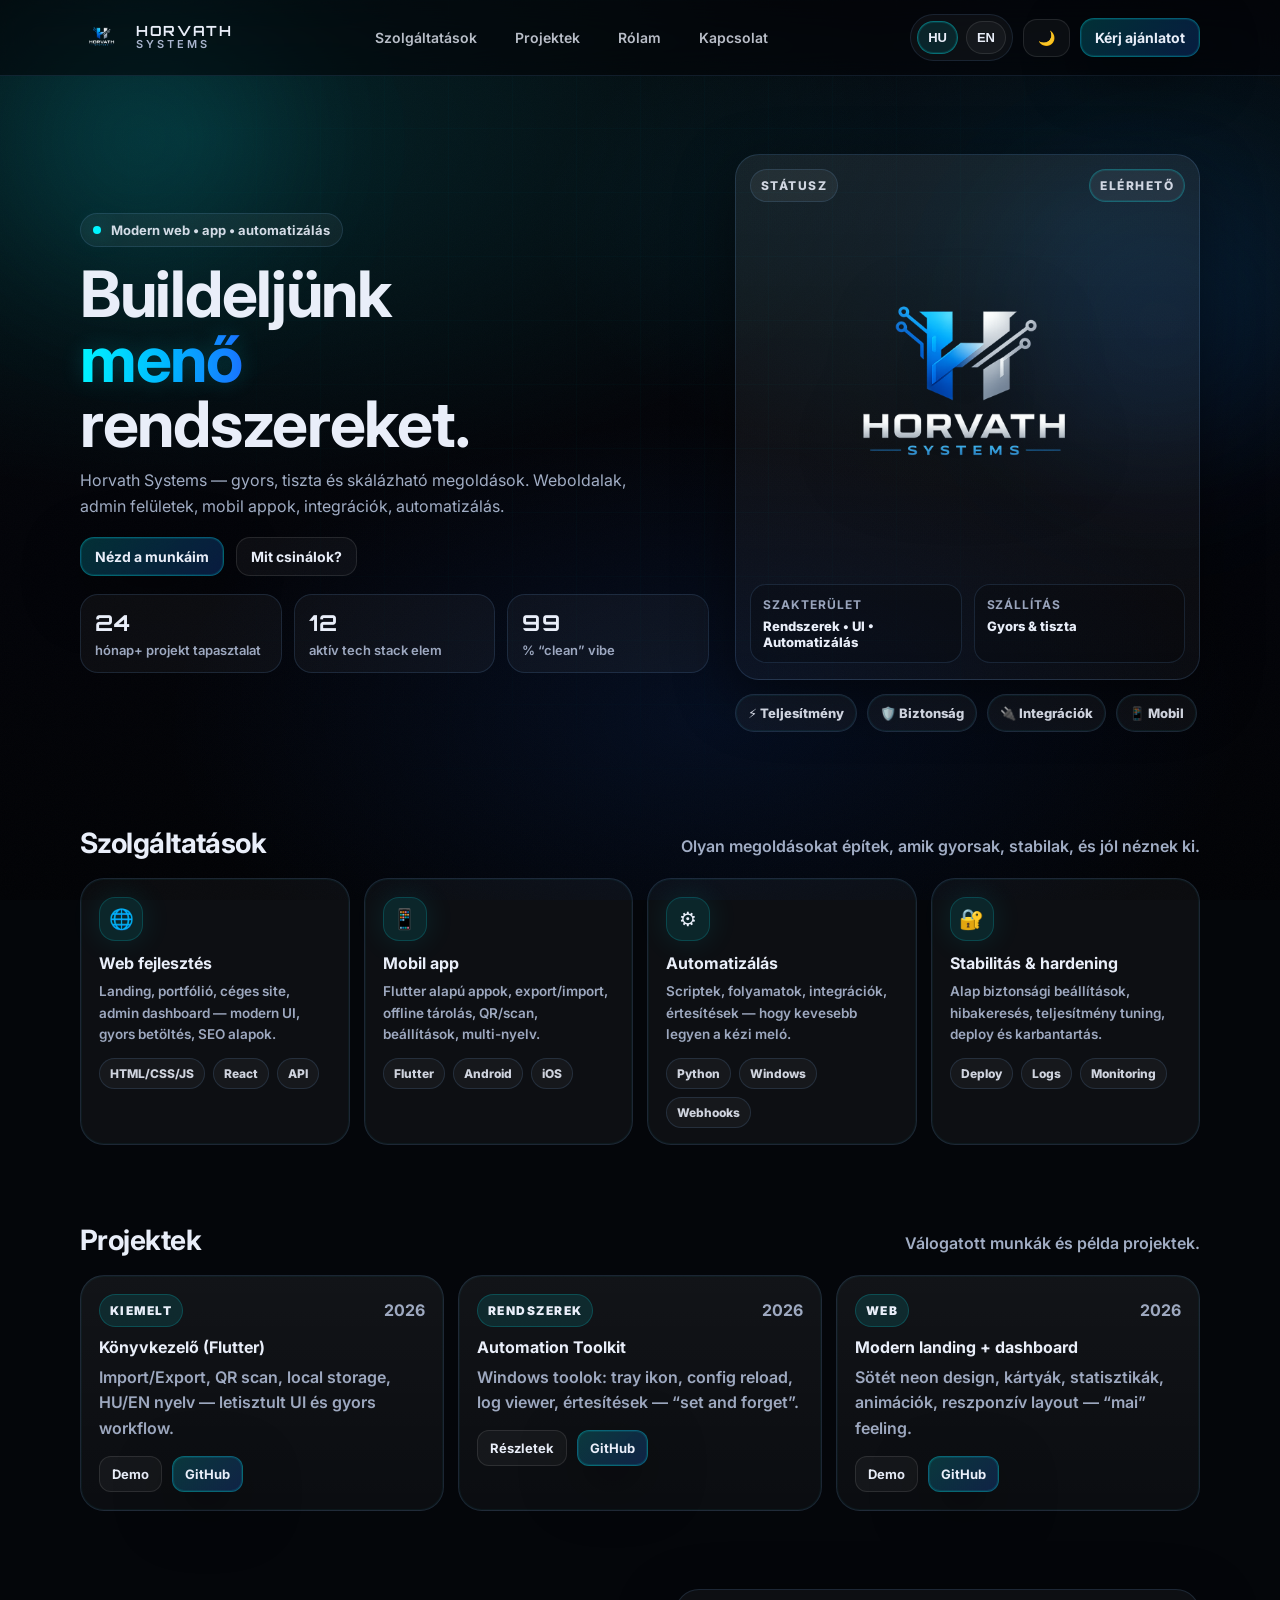
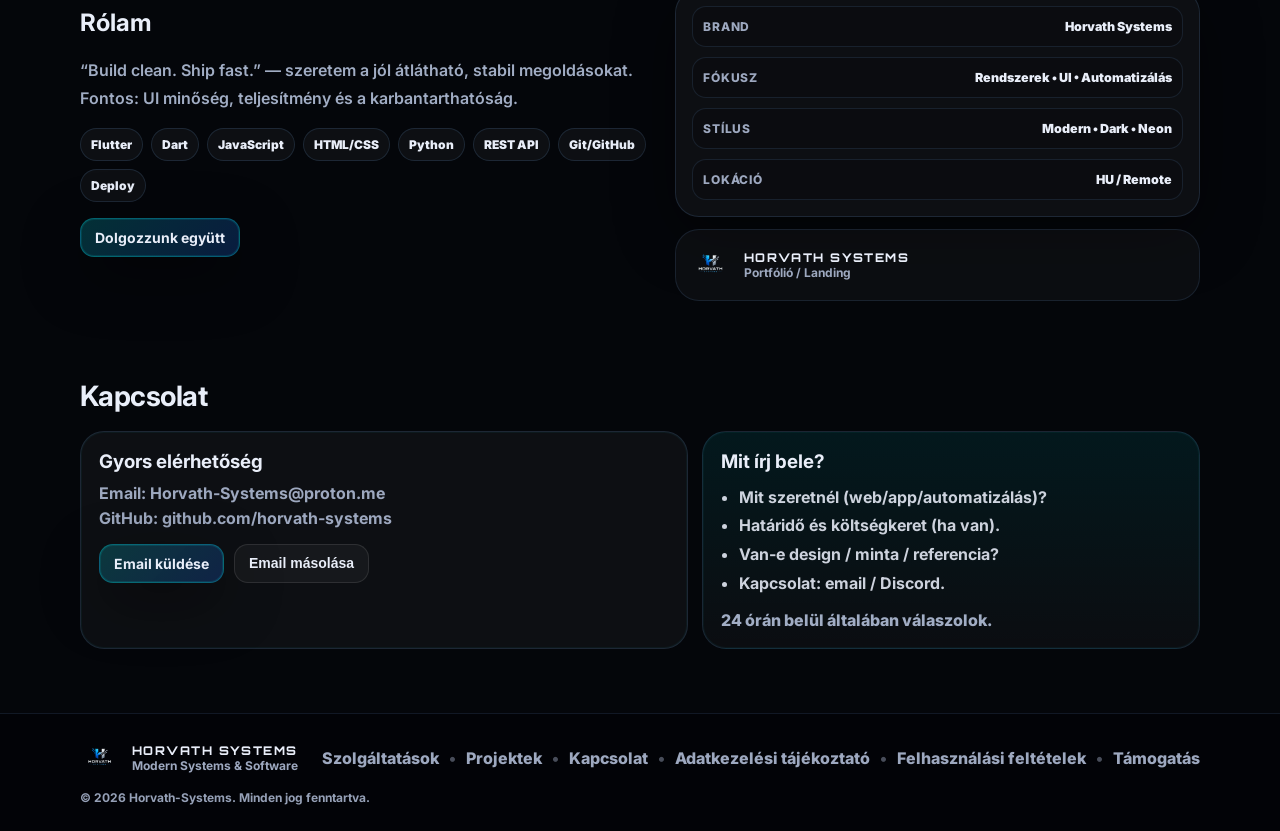
==== index.html @ 613f7b3f "- init" ====
<!doctype html>
<html lang="hu">
  <head>
    <meta charset="UTF-8" />
    <meta name="viewport" content="width=device-width, initial-scale=1.0" />
    <meta
      name="description"
      data-i18n-attr="content:meta.desc"
      content="Horvath Systems — modern szoftverfejlesztés, automatizálás, web és app megoldások."
    />
    <meta name="theme-color" content="#04060a" />
    <title data-i18n="meta.title">Horvath Systems</title>

    <link rel="icon" href="assets/icon.ico" />
    <link rel="preconnect" href="https://fonts.googleapis.com" />
    <link rel="preconnect" href="https://fonts.gstatic.com" crossorigin />

    <link
      href="https://fonts.googleapis.com/css2?family=Inter:wght@400;500;600;700;800&family=Orbitron:wght@500;700&display=swap"
      rel="stylesheet"
    />
    <link rel="stylesheet" href="styles.css" />
  </head>

  <body>
    <!-- Background FX -->
    <div class="bg">
      <div class="grid"></div>
      <div class="glow glow-a"></div>
      <div class="glow glow-b"></div>
      <div class="noise"></div>
    </div>

    <!-- Top bar -->
    <header class="header" id="top">
      <div class="container header-inner">
        <a class="brand" href="index.html#top" data-i18n-attr="aria-label:meta.title" aria-label="Horvath Systems">
          <img class="brand-logo" src="assets/logo.png" alt="Horvath Systems logo" />
          <div class="brand-text">
            <span class="brand-name">HORVATH</span>
            <span class="brand-sub">SYSTEMS</span>
          </div>
        </a>

        <nav class="nav" aria-label="Main navigation">
          <a href="#services" data-i18n="nav.services">Szolgáltatások</a>
          <a href="#projects" data-i18n="nav.projects">Projektek</a>
          <a href="#about" data-i18n="nav.about">Rólam</a>
          <a href="#contact" data-i18n="nav.contact">Kapcsolat</a>
        </nav>

        <div class="header-actions">
          <div class="lang" aria-label="Language switch">
            <button class="btn btn-ghost btn-sm" type="button" data-lang="hu">HU</button>
            <button class="btn btn-ghost btn-sm" type="button" data-lang="en">EN</button>
          </div>

          <button class="btn btn-ghost" id="themeBtn" aria-label="Theme toggle">🌙</button>

          <button class="btn btn-ghost burger" id="burger" aria-label="Menu">
            <span></span><span></span><span></span>
          </button>

          <a class="btn btn-primary" href="#contact" data-i18n="cta.quote">Kérj ajánlatot</a>
        </div>
      </div>

      <div class="mobile-nav" id="mobileNav">
        <a href="#services" data-i18n="nav.services">Szolgáltatások</a>
        <a href="#projects" data-i18n="nav.projects">Projektek</a>
        <a href="#about" data-i18n="nav.about">Rólam</a>
        <a href="#contact" data-i18n="nav.contact">Kapcsolat</a>
        <a href="privacy_policies.html" data-i18n="nav.privacy">Privacy Policy</a>
        <a href="terms.html" data-i18n="nav.terms">Terms</a>
        <a href="support.html" data-i18n="nav.support">Support</a>
        <a class="btn btn-primary" href="#contact" data-i18n="cta.quote">Kérj ajánlatot</a>
      </div>
    </header>

    <main>
      <!-- Hero -->
      <section class="hero">
        <div class="container hero-inner">
          <div class="hero-left">
            <div class="pill">
              <span class="dot"></span>
              <span data-i18n="hero.pill">Modern web • app • automatizálás</span>
            </div>

            <h1>
              <span class="h1-top" data-i18n="hero.h1a">Buildeljünk</span>
              <span class="h1-glow" data-i18n="hero.h1b">menő</span>
              <span class="h1-top" data-i18n="hero.h1c">rendszereket.</span>
            </h1>

            <p class="lead" data-i18n="hero.lead">
              Horvath Systems — gyors, tiszta és skálázható megoldások. Weboldalak, admin felületek, mobil appok,
              integrációk, automatizálás.
            </p>

            <div class="cta">
              <a class="btn btn-primary" href="#projects" data-i18n="cta.work">Nézd a munkáim</a>
              <a class="btn btn-ghost" href="#services" data-i18n="cta.what">Mit csinálok?</a>
            </div>

            <div class="stats">
              <div class="stat">
                <span class="stat-num" data-count="24">0</span>
                <span class="stat-label" data-i18n="stats.exp">hónap+ projekt tapasztalat</span>
              </div>
              <div class="stat">
                <span class="stat-num" data-count="12">0</span>
                <span class="stat-label" data-i18n="stats.stack">aktív tech stack elem</span>
              </div>
              <div class="stat">
                <span class="stat-num" data-count="99">0</span>
                <span class="stat-label" data-i18n="stats.vibe">% “clean” vibe</span>
              </div>
            </div>
          </div>

          <div class="hero-right">
            <div class="hero-card">
              <div class="hero-card-top">
                <span class="chip" data-i18n="hero.status">Status</span>
                <span class="chip chip-good" data-i18n="hero.available">Available</span>
              </div>

              <div class="logo-wrap">
                <img src="assets/logo.png" alt="Horvath Systems" />
              </div>

              <div class="hero-card-bottom">
                <div class="mini">
                  <span class="mini-k" data-i18n="hero.specialty">Specialty</span>
                  <span class="mini-v" data-i18n="hero.specialty.val">Systems • UI • Automation</span>
                </div>
                <div class="mini">
                  <span class="mini-k" data-i18n="hero.delivery">Delivery</span>
                  <span class="mini-v" data-i18n="hero.delivery.val">Fast &amp; clean</span>
                </div>
              </div>
            </div>

            <div class="floating">
              <div class="float-item" data-i18n="float.performance">⚡ Performance</div>
              <div class="float-item" data-i18n="float.security">🛡️ Security</div>
              <div class="float-item" data-i18n="float.integrations">🔌 Integrations</div>
              <div class="float-item" data-i18n="float.mobile">📱 Mobile</div>
            </div>
          </div>
        </div>
      </section>

      <!-- Services -->
      <section class="section" id="services">
        <div class="container">
          <div class="section-head">
            <h2 data-i18n="services.title">Szolgáltatások</h2>
            <p data-i18n="services.lead">Olyan megoldásokat építek, amik gyorsak, stabilak, és jól néznek ki.</p>
          </div>

          <div class="cards">
            <article class="card">
              <div class="card-icon">🌐</div>
              <h3 data-i18n="services.web.title">Web fejlesztés</h3>
              <p data-i18n="services.web.desc">
                Landing, portfólió, céges site, admin dashboard — modern UI, gyors betöltés, SEO alapok.
              </p>
              <ul class="tags">
                <li>HTML/CSS/JS</li>
                <li>React</li>
                <li>API</li>
              </ul>
            </article>

            <article class="card">
              <div class="card-icon">📱</div>
              <h3 data-i18n="services.mobile.title">Mobil app</h3>
              <p data-i18n="services.mobile.desc">
                Flutter alapú appok, export/import, offline tárolás, QR/scan, beállítások, multi-nyelv.
              </p>
              <ul class="tags">
                <li>Flutter</li>
                <li>Android</li>
                <li>iOS</li>
              </ul>
            </article>

            <article class="card">
              <div class="card-icon">⚙️</div>
              <h3 data-i18n="services.auto.title">Automatizálás</h3>
              <p data-i18n="services.auto.desc">
                Scriptek, folyamatok, integrációk, értesítések — hogy kevesebb legyen a kézi meló.
              </p>
              <ul class="tags">
                <li>Python</li>
                <li>Windows</li>
                <li>Webhooks</li>
              </ul>
            </article>

            <article class="card">
              <div class="card-icon">🔐</div>
              <h3 data-i18n="services.sec.title">Stabilitás &amp; hardening</h3>
              <p data-i18n="services.sec.desc">
                Alap biztonsági beállítások, hibakeresés, teljesítmény tuning, deploy és karbantartás.
              </p>
              <ul class="tags">
                <li>Deploy</li>
                <li>Logs</li>
                <li>Monitoring</li>
              </ul>
            </article>
          </div>
        </div>
      </section>

      <!-- Projects -->
      <section class="section" id="projects">
        <div class="container">
          <div class="section-head">
            <h2 data-i18n="projects.title">Projektek</h2>
            <p data-i18n="projects.lead">Válogatott munkák és példa projektek.</p>
          </div>

          <div class="projects">
            <article class="project">
              <div class="project-top">
                <span class="badge" data-i18n="proj.badge.featured">Featured</span>
                <span class="muted">2026</span>
              </div>
              <h3 data-i18n="proj.book.title">Könyvkezelő (Flutter)</h3>
              <p data-i18n="proj.book.desc">
                Import/Export, QR scan, local storage, HU/EN nyelv — letisztult UI és gyors workflow.
              </p>
              <div class="project-actions">
                <a class="btn btn-ghost btn-sm" href="#" data-i18n="btn.demo">Demo</a>
                <a class="btn btn-primary btn-sm" href="#" data-i18n="btn.github">GitHub</a>
              </div>
            </article>

            <article class="project">
              <div class="project-top">
                <span class="badge" data-i18n="proj.badge.systems">Systems</span>
                <span class="muted">2026</span>
              </div>
              <h3 data-i18n="proj.auto.title">Automation Toolkit</h3>
              <p data-i18n="proj.auto.desc">
                Windows toolok: tray ikon, config reload, log viewer, értesítések — “set and forget”.
              </p>
              <div class="project-actions">
                <a class="btn btn-ghost btn-sm" href="#" data-i18n="btn.details">Részletek</a>
                <a class="btn btn-primary btn-sm" href="#" data-i18n="btn.github">GitHub</a>
              </div>
            </article>

            <article class="project">
              <div class="project-top">
                <span class="badge" data-i18n="proj.badge.web">Web</span>
                <span class="muted">2026</span>
              </div>
              <h3 data-i18n="proj.web.title">Modern landing + dashboard</h3>
              <p data-i18n="proj.web.desc">
                Sötét neon design, kártyák, statisztikák, animációk, reszponzív layout — “mai” feeling.
              </p>
              <div class="project-actions">
                <a class="btn btn-ghost btn-sm" href="#" data-i18n="btn.demo">Demo</a>
                <a class="btn btn-primary btn-sm" href="#" data-i18n="btn.github">GitHub</a>
              </div>
            </article>
          </div>
        </div>
      </section>

      <!-- About -->
      <section class="section" id="about">
        <div class="container about">
          <div class="about-left">
            <h2 data-i18n="about.title">Rólam</h2>
            <p data-i18n="about.desc">
              “Build clean. Ship fast.” — szeretem a jól átlátható, stabil megoldásokat. Fontos: UI minőség,
              teljesítmény és a karbantarthatóság.
            </p>

            <div class="skills">
              <span>Flutter</span>
              <span>Dart</span>
              <span>JavaScript</span>
              <span>HTML/CSS</span>
              <span>Python</span>
              <span>REST API</span>
              <span>Git/GitHub</span>
              <span>Deploy</span>
            </div>

            <div class="about-actions">
              <a class="btn btn-primary" href="#contact" data-i18n="about.cta">Dolgozzunk együtt</a>
            </div>
          </div>

          <div class="about-right">
            <div class="glass">
              <div class="glass-row">
                <span class="k" data-i18n="glass.brand">Brand</span>
                <span class="v">Horvath Systems</span>
              </div>
              <div class="glass-row">
                <span class="k" data-i18n="glass.focus">Focus</span>
                <span class="v" data-i18n="glass.focus.val">Systems • UI • Automation</span>
              </div>
              <div class="glass-row">
                <span class="k" data-i18n="glass.style">Style</span>
                <span class="v" data-i18n="glass.style.val">Modern • Dark • Neon</span>
              </div>
              <div class="glass-row">
                <span class="k" data-i18n="glass.location">Location</span>
                <span class="v" data-i18n="glass.location.val">HU / Remote</span>
              </div>
            </div>

            <div class="signature">
              <img src="assets/logo.png" alt="" />
              <div>
                <div class="sig-name">HORVATH SYSTEMS</div>
                <div class="sig-sub" data-i18n="sig.sub">Portfolio / Landing</div>
              </div>
            </div>
          </div>
        </div>
      </section>

      <!-- Contact -->
      <section class="section" id="contact">
        <div class="container">
          <div class="section-head">
            <h2 data-i18n="contact.title">Kapcsolat</h2>
          </div>

          <div class="contact">
            <div class="contact-card">
              <h3 data-i18n="contact.quick">Gyors elérhetőség</h3>
              <p class="muted">
                <span data-i18n="contact.email">Email</span>:
                <a href="mailto:Horvath-Systems@proton.me">Horvath-Systems@proton.me</a><br />
                <span data-i18n="contact.github">GitHub</span>:
                <a href="#" target="_blank" rel="noreferrer">github.com/horvath-systems</a>
              </p>

              <div class="contact-actions">
                <a
                  class="btn btn-primary"
                  data-i18n="contact.send"
                  data-i18n-attr="href:mailto.quote"
                  href="mailto:Horvath-Systems@proton.me?subject=Ajánlatkérés%20—%20Horvath%20Systems"
                >
                  Email küldése
                </a>
                <button
                  class="btn btn-ghost"
                  id="copyBtn"
                  data-copy="Horvath-Systems@proton.me"
                  data-i18n="contact.copy"
                >
                  Email másolása
                </button>
              </div>

              <div class="toast" id="toast" role="status" aria-live="polite"></div>
            </div>

            <div class="contact-card alt">
              <h3 data-i18n="contact.list.title">Mit írj bele?</h3>
              <ul class="checklist">
                <li data-i18n="contact.list.1">Mit szeretnél (web/app/automatizálás)?</li>
                <li data-i18n="contact.list.2">Határidő és költségkeret (ha van).</li>
                <li data-i18n="contact.list.3">Van-e design / minta / referencia?</li>
                <li data-i18n="contact.list.4">Kapcsolat: email / Discord.</li>
              </ul>
              <div class="mini-note" data-i18n="contact.note">24 órán belül általában válaszolok.</div>
            </div>
          </div>
        </div>
      </section>

      <!-- Footer -->
      <footer class="footer">
        <div class="container footer-inner">
          <div class="footer-left">
            <img src="assets/logo.png" alt="" />
            <div>
              <div class="footer-title">HORVATH SYSTEMS</div>
              <div class="footer-sub">Modern Systems &amp; Software</div>
            </div>
          </div>

          <div class="footer-right">
            <a href="#services" data-i18n="nav.services">Services</a>
            <span class="sep">•</span>
            <a href="#projects" data-i18n="nav.projects">Projects</a>
            <span class="sep">•</span>
            <a href="#contact" data-i18n="nav.contact">Contact</a>
            <span class="sep">•</span>
            <a href="privacy_policies.html" data-i18n="nav.privacy">Privacy Policy</a>
            <span class="sep">•</span>
            <a href="terms.html" data-i18n="nav.terms">Terms</a>
            <span class="sep">•</span>
            <a href="support.html" data-i18n="nav.support">Support</a>
          </div>
        </div>

        <div class="container footer-bottom">
          <span data-i18n-html="footer.rights.html"
            >© <span id="year"></span> Horvath-Systems. All rights reserved.</span
          >
        </div>
      </footer>
    </main>

    <script src="script.js"></script>
  </body>
</html>
---- styles.css ----
:root{
  --bg:#04060a;
  --bg2:#070b12;
  --text:#e9eef9;
  --muted:#aab6cf;
  --card: rgba(255,255,255,.06);
  --card2: rgba(255,255,255,.08);
  --stroke: rgba(120,180,255,.18);

  --blue:#00b7ff;
  --cyan:#00f5ff;
  --deep:#1a6dff;

  --shadow: 0 18px 60px rgba(0,0,0,.45);
  --radius: 18px;
  --radius2: 24px;
}

*{ box-sizing:border-box; }
html{ scroll-behavior:smooth; }
body{
  margin:0;
  font-family: Inter, system-ui, -apple-system, Segoe UI, Roboto, Arial, sans-serif;
  background: var(--bg);
  color: var(--text);
  overflow-x:hidden;
}

a{ color:inherit; text-decoration:none; }
.container{ width:min(1120px, 92vw); margin:0 auto; }

.bg{
  position:fixed;
  inset:0;
  pointer-events:none;
  z-index:-1;
  background: radial-gradient(1200px 600px at 15% 15%, rgba(0,245,255,.12), transparent 60%),
              radial-gradient(1000px 500px at 85% 25%, rgba(0,183,255,.10), transparent 55%),
              radial-gradient(900px 500px at 55% 80%, rgba(26,109,255,.10), transparent 60%),
              linear-gradient(180deg, var(--bg), #020308 65%, #010205);
}

.grid{
  position:absolute; inset:0;
  opacity:.22;
  background-image:
    linear-gradient(to right, rgba(0,245,255,.08) 1px, transparent 1px),
    linear-gradient(to bottom, rgba(0,245,255,.08) 1px, transparent 1px);
  background-size: 64px 64px;
  mask-image: radial-gradient(circle at 50% 30%, black 30%, transparent 70%);
}

.glow{
  position:absolute;
  width: 520px; height: 520px;
  filter: blur(60px);
  opacity:.65;
}
.glow-a{ left:-120px; top:-120px; background: radial-gradient(circle, rgba(0,245,255,.22), transparent 60%); }
.glow-b{ right:-140px; top:60px; background: radial-gradient(circle, rgba(26,109,255,.20), transparent 60%); }

.noise{
  position:absolute; inset:0;
  opacity:.04;
  background-image:url("data:image/svg+xml,%3Csvg xmlns='http://www.w3.org/2000/svg' width='140' height='140'%3E%3Cfilter id='n'%3E%3CfeTurbulence type='fractalNoise' baseFrequency='.9' numOctaves='3' stitchTiles='stitch'/%3E%3C/filter%3E%3Crect width='140' height='140' filter='url(%23n)' opacity='.45'/%3E%3C/svg%3E");
}

.header{
  position:sticky; top:0;
  z-index:50;
  backdrop-filter: blur(16px);
  background: rgba(2,3,6,.55);
  border-bottom: 1px solid rgba(120,180,255,.12);
}
.header-inner{
  display:flex; align-items:center; justify-content:space-between;
  gap:16px;
  padding:14px 0;
}

.brand{
  display:flex; align-items:center; gap:12px;
}
.brand-logo{ width:44px; height:44px; object-fit:contain; }
.brand-text{ display:flex; flex-direction:column; line-height:1.05; }
.brand-name{
  font-family: Orbitron, Inter, sans-serif;
  letter-spacing:.12em;
  font-weight:700;
  font-size:14px;
}
.brand-sub{
  color: var(--muted);
  letter-spacing:.28em;
  font-weight:600;
  font-size:11px;
}

.nav{
  display:flex; gap:18px;
  align-items:center;
}
.nav a{
  font-weight:600;
  font-size:14px;
  color: rgba(233,238,249,.88);
  opacity:.9;
  padding:10px 10px;
  border-radius: 12px;
  transition: .2s ease;
}
.nav a:hover{
  background: rgba(255,255,255,.06);
  box-shadow: 0 0 0 1px rgba(0,245,255,.10) inset;
}

.header-actions{ display:flex; align-items:center; gap:10px; }

.btn{
  display:inline-flex; align-items:center; justify-content:center;
  gap:10px;
  padding:10px 14px;
  border-radius: 14px;
  border: 1px solid rgba(255,255,255,.10);
  background: rgba(255,255,255,.06);
  color: var(--text);
  font-weight:700;
  font-size:14px;
  cursor:pointer;
  transition: .18s ease;
  user-select:none;
}
.btn:hover{
  transform: translateY(-1px);
  border-color: rgba(0,245,255,.22);
  box-shadow: 0 10px 30px rgba(0,0,0,.22);
}
.btn:active{ transform: translateY(0); }
.btn-primary{
  background: linear-gradient(135deg, rgba(0,245,255,.18), rgba(26,109,255,.22));
  border-color: rgba(0,245,255,.28);
  box-shadow: 0 0 0 1px rgba(0,245,255,.10) inset, var(--shadow);
}
.btn-ghost{
  background: rgba(255,255,255,.04);
}
.btn-sm{ padding:9px 12px; font-size:13px; border-radius: 12px; }

.burger{
  display:none;
  width:42px; height:42px;
  padding:0;
}
.burger span{
  display:block;
  width:18px; height:2px;
  background: rgba(233,238,249,.9);
  margin:3px auto;
  border-radius:999px;
}

.mobile-nav{
  display:none;
  border-top: 1px solid rgba(120,180,255,.12);
  padding: 12px 0 16px;
}
.mobile-nav a{
  display:block;
  padding: 12px 4vw;
  color: rgba(233,238,249,.92);
  font-weight:700;
}
.mobile-nav .btn{ margin: 10px 4vw 0; width: calc(100% - 8vw); }

.hero{
  padding: 78px 0 26px;
}
.hero-inner{
  display:grid;
  grid-template-columns: 1.15fr .85fr;
  gap: 26px;
  align-items:center;
}

.pill{
  display:inline-flex; align-items:center; gap:10px;
  padding:8px 12px;
  border-radius: 999px;
  background: rgba(255,255,255,.05);
  border: 1px solid rgba(120,180,255,.14);
  color: rgba(233,238,249,.90);
  font-weight:700;
  font-size:13px;
}
.dot{
  width:8px; height:8px;
  border-radius:999px;
  background: var(--cyan);
  box-shadow: 0 0 22px rgba(0,245,255,.55);
}

h1{
  margin: 14px 0 12px;
  line-height:1.02;
  letter-spacing: -0.02em;
  font-size: clamp(42px, 5vw, 64px);
}
.h1-top{ display:block; }
.h1-glow{
  display:inline-block;
  background: linear-gradient(90deg, var(--cyan), var(--blue), var(--deep));
  -webkit-background-clip:text;
  background-clip:text;
  color:transparent;
  text-shadow: 0 0 22px rgba(0,245,255,.18);
}

.lead{
  color: rgba(170,182,207,.95);
  font-size: 16px;
  line-height:1.6;
  max-width: 56ch;
  margin: 0 0 18px;
}

.cta{ display:flex; gap:12px; flex-wrap:wrap; margin-bottom: 18px; }

.stats{
  display:flex; gap:12px; flex-wrap:wrap;
}
.stat{
  flex: 1 1 180px;
  padding: 14px 14px;
  border-radius: var(--radius);
  background: rgba(255,255,255,.04);
  border: 1px solid rgba(120,180,255,.14);
}
.stat-num{
  font-family: Orbitron, Inter, sans-serif;
  font-weight:700;
  font-size: 22px;
  letter-spacing:.06em;
}
.stat-label{
  display:block;
  margin-top: 6px;
  color: rgba(170,182,207,.92);
  font-size: 13px;
  font-weight:600;
}

.hero-card{
  border-radius: var(--radius2);
  background: linear-gradient(180deg, rgba(255,255,255,.07), rgba(255,255,255,.03));
  border: 1px solid rgba(120,180,255,.16);
  box-shadow: var(--shadow);
  overflow:hidden;
}
.hero-card-top{
  display:flex; justify-content:space-between; align-items:center;
  padding: 14px 14px 0;
}
.chip{
  font-size:12px;
  font-weight:800;
  letter-spacing:.12em;
  text-transform:uppercase;
  padding: 8px 10px;
  border-radius: 999px;
  background: rgba(255,255,255,.06);
  border: 1px solid rgba(120,180,255,.14);
  color: rgba(233,238,249,.88);
}
.chip-good{
  border-color: rgba(0,245,255,.25);
  box-shadow: 0 0 0 1px rgba(0,245,255,.10) inset;
}

.logo-wrap{
  padding: 12px 18px 10px;
  display:flex; justify-content:center;
}
.logo-wrap img{
  width:min(360px, 86%);
  height:auto;
  filter: drop-shadow(0 18px 40px rgba(0,0,0,.45));
}

.hero-card-bottom{
  display:grid;
  grid-template-columns: 1fr 1fr;
  gap: 12px;
  padding: 0 14px 16px;
}
.mini{
  padding: 12px;
  border-radius: 16px;
  background: rgba(0,0,0,.18);
  border: 1px solid rgba(120,180,255,.14);
}
.mini-k{
  display:block;
  color: rgba(170,182,207,.9);
  font-size:12px;
  font-weight:700;
  letter-spacing:.08em;
  text-transform:uppercase;
}
.mini-v{
  display:block;
  margin-top: 6px;
  font-weight:800;
  font-size: 13px;
}

.floating{
  display:flex; gap:10px;
  flex-wrap:wrap;
  margin-top: 14px;
}
.float-item{
  padding: 10px 12px;
  border-radius: 999px;
  background: rgba(255,255,255,.04);
  border: 1px solid rgba(120,180,255,.14);
  color: rgba(233,238,249,.88);
  font-weight:800;
  font-size: 13px;
  box-shadow: 0 0 0 1px rgba(0,245,255,.05) inset;
}

.section{
  padding: 68px 0 10px;
}
.section-head{
  display:flex;
  align-items:flex-end;
  justify-content:space-between;
  gap:18px;
  margin-bottom: 18px;
}
.section-head h2{
  margin:0;
  font-size: 28px;
  letter-spacing:-0.02em;
}
.section-head p{
  margin:0;
  color: rgba(170,182,207,.95);
  max-width: 62ch;
  line-height:1.6;
  font-weight:600;
}

.cards{
  display:grid;
  grid-template-columns: repeat(4, 1fr);
  gap: 14px;
}
.card{
  padding: 18px 18px 16px;
  border-radius: var(--radius2);
  background: rgba(255,255,255,.04);
  border: 1px solid rgba(120,180,255,.14);
  box-shadow: 0 0 0 1px rgba(0,245,255,.04) inset;
  transition: .18s ease;
}
.card:hover{
  transform: translateY(-3px);
  border-color: rgba(0,245,255,.22);
}
.card-icon{
  font-size: 20px;
  width: 44px; height: 44px;
  display:flex; align-items:center; justify-content:center;
  border-radius: 16px;
  background: rgba(0,245,255,.10);
  border: 1px solid rgba(0,245,255,.16);
  box-shadow: 0 0 30px rgba(0,245,255,.10);
}
.card h3{ margin: 12px 0 8px; font-size: 16px; }
.card p{
  margin:0 0 12px;
  color: rgba(170,182,207,.92);
  line-height:1.6;
  font-weight:600;
  font-size: 13.5px;
}
.tags{
  list-style:none; padding:0; margin:0;
  display:flex; gap:8px; flex-wrap:wrap;
}
.tags li{
  font-size:12px;
  font-weight:800;
  color: rgba(233,238,249,.88);
  padding: 7px 10px;
  border-radius: 999px;
  background: rgba(255,255,255,.04);
  border: 1px solid rgba(120,180,255,.14);
}

.projects{
  display:grid;
  grid-template-columns: repeat(3, 1fr);
  gap: 14px;
}
.project{
  padding: 18px;
  border-radius: var(--radius2);
  background: linear-gradient(180deg, rgba(255,255,255,.06), rgba(255,255,255,.03));
  border: 1px solid rgba(120,180,255,.14);
  box-shadow: 0 0 0 1px rgba(0,245,255,.04) inset;
  transition: .18s ease;
}
.project:hover{
  transform: translateY(-3px);
  border-color: rgba(0,245,255,.22);
}
.project-top{
  display:flex; justify-content:space-between; align-items:center;
  margin-bottom: 10px;
}
.badge{
  font-size:12px;
  font-weight:900;
  letter-spacing:.12em;
  text-transform:uppercase;
  padding: 8px 10px;
  border-radius: 999px;
  background: rgba(0,245,255,.10);
  border: 1px solid rgba(0,245,255,.18);
}
.muted{ color: rgba(170,182,207,.92); font-weight:700; }
.project h3{ margin:0 0 8px; font-size: 16px; }
.project p{ margin:0 0 14px; line-height:1.6; color: rgba(170,182,207,.92); font-weight:600; }
.project-actions{ display:flex; gap:10px; flex-wrap:wrap; }

.note{
  margin-top: 14px;
  padding: 14px 16px;
  border-radius: var(--radius);
  background: rgba(255,255,255,.03);
  border: 1px solid rgba(120,180,255,.12);
  color: rgba(170,182,207,.95);
  font-weight:700;
}

.about{
  display:grid;
  grid-template-columns: 1.05fr .95fr;
  gap: 14px;
  align-items:start;
}
.about p{
  color: rgba(170,182,207,.95);
  line-height:1.7;
  font-weight:600;
}
.skills{
  display:flex; flex-wrap:wrap; gap:8px;
  margin-top: 14px;
}
.skills span{
  padding: 8px 10px;
  border-radius: 999px;
  border: 1px solid rgba(120,180,255,.14);
  background: rgba(255,255,255,.04);
  font-weight:900;
  font-size:12px;
}
.about-actions{ display:flex; gap:10px; flex-wrap:wrap; margin-top: 16px; }

.glass{
  padding: 16px;
  border-radius: var(--radius2);
  background: rgba(255,255,255,.04);
  border: 1px solid rgba(120,180,255,.14);
  box-shadow: var(--shadow);
}
.glass-row{
  display:flex; justify-content:space-between;
  padding: 12px 10px;
  border-radius: 14px;
  background: rgba(0,0,0,.16);
  border: 1px solid rgba(120,180,255,.12);
  margin-bottom: 10px;
}
.glass-row:last-child{ margin-bottom:0; }
.k{
  color: rgba(170,182,207,.92);
  font-weight:800;
  letter-spacing:.08em;
  text-transform:uppercase;
  font-size:12px;
}
.v{
  font-weight:900;
  font-size: 12.5px;
}

.signature{
  margin-top: 12px;
  display:flex; align-items:center; gap:12px;
  padding: 14px;
  border-radius: var(--radius2);
  background: rgba(255,255,255,.03);
  border: 1px solid rgba(120,180,255,.12);
}
.signature img{ width:42px; height:42px; object-fit:contain; }
.sig-name{
  font-family: Orbitron, Inter, sans-serif;
  font-weight:800;
  letter-spacing:.12em;
  font-size: 12px;
}
.sig-sub{ color: rgba(170,182,207,.92); font-weight:700; font-size: 12px; }

.contact{
  display:grid;
  grid-template-columns: 1.1fr .9fr;
  gap: 14px;
  align-items:stretch;
}
.contact-card{
  padding: 18px;
  border-radius: var(--radius2);
  background: rgba(255,255,255,.04);
  border: 1px solid rgba(120,180,255,.14);
  box-shadow: 0 0 0 1px rgba(0,245,255,.04) inset;
}
.contact-card.alt{
  background: linear-gradient(180deg, rgba(0,245,255,.08), rgba(255,255,255,.03));
}
.contact-card h3{ margin:0 0 8px; }
.contact-card p{ margin:0 0 12px; line-height:1.6; }

.contact-actions{ display:flex; gap:10px; flex-wrap:wrap; margin-top: 12px; }

.checklist{
  margin: 10px 0 0;
  padding-left: 18px;
  color: rgba(233,238,249,.88);
  font-weight:700;
  line-height:1.8;
}
.mini-note{
  margin-top: 12px;
  color: rgba(170,182,207,.95);
  font-weight:800;
}

.toast{
  margin-top: 12px;
  min-height: 20px;
  color: rgba(0,245,255,.92);
  font-weight:900;
}

.footer{
  margin-top: 54px;
  padding: 24px 0 26px;
  border-top: 1px solid rgba(120,180,255,.12);
  background: rgba(2,3,6,.55);
  backdrop-filter: blur(16px);
}
.footer-inner{
  display:flex; align-items:center; justify-content:space-between;
  gap: 14px;
}
.footer-left{ display:flex; align-items:center; gap:12px; }
.footer-left img{ width:40px; height:40px; object-fit:contain; }
.footer-title{
  font-family: Orbitron, Inter, sans-serif;
  font-weight:800;
  letter-spacing:.12em;
  font-size: 12px;
}
.footer-sub{ color: rgba(170,182,207,.92); font-weight:700; font-size: 12px; }
.footer-right{ display:flex; align-items:center; gap:10px; color: rgba(170,182,207,.92); font-weight:800; }
.sep{ opacity:.45; }
.footer-bottom{
  display:flex; justify-content:space-between; gap:14px;
  margin-top: 12px;
  color: rgba(170,182,207,.88);
  font-weight:700;
  font-size: 12px;
}

/* Light mode */
body.light{
  --bg:#f6f9ff;
  --bg2:#ffffff;
  --text:#0a1220;
  --muted:#3f5172;
  --card: rgba(10,18,32,.06);
  --card2: rgba(10,18,32,.08);
  --stroke: rgba(10,18,32,.12);
  background: var(--bg);
}
body.light .header{ background: rgba(246,249,255,.72); }
body.light .grid{ opacity:.12; }
body.light .hero-card,
body.light .glass{ box-shadow: 0 18px 60px rgba(10,18,32,.10); }

/* Responsive */
@media (max-width: 980px){
  .hero-inner{ grid-template-columns: 1fr; }
  .cards{ grid-template-columns: repeat(2, 1fr); }
  .projects{ grid-template-columns: 1fr; }
  .about{ grid-template-columns: 1fr; }
  .contact{ grid-template-columns: 1fr; }
  .section-head{ flex-direction:column; align-items:flex-start; }
  .nav{ display:none; }
  .burger{ display:inline-flex; }
}
@media (max-width: 540px){
  .cards{ grid-template-columns: 1fr; }
  .hero{ padding-top: 62px; }
}
/* Language switcher */
.lang {
  display: inline-flex;
  gap: 8px;
  padding: 6px;
  border-radius: 999px;
  background: rgba(255,255,255,.04);
  border: 1px solid rgba(120,180,255,.12);
}

.lang .btn {
  padding: 8px 10px;
  border-radius: 999px;
}

.lang .btn.active {
  border-color: rgba(0,245,255,.35);
  box-shadow: 0 0 0 1px rgba(0,245,255,.12) inset;
  background: rgba(0,245,255,.10);
}
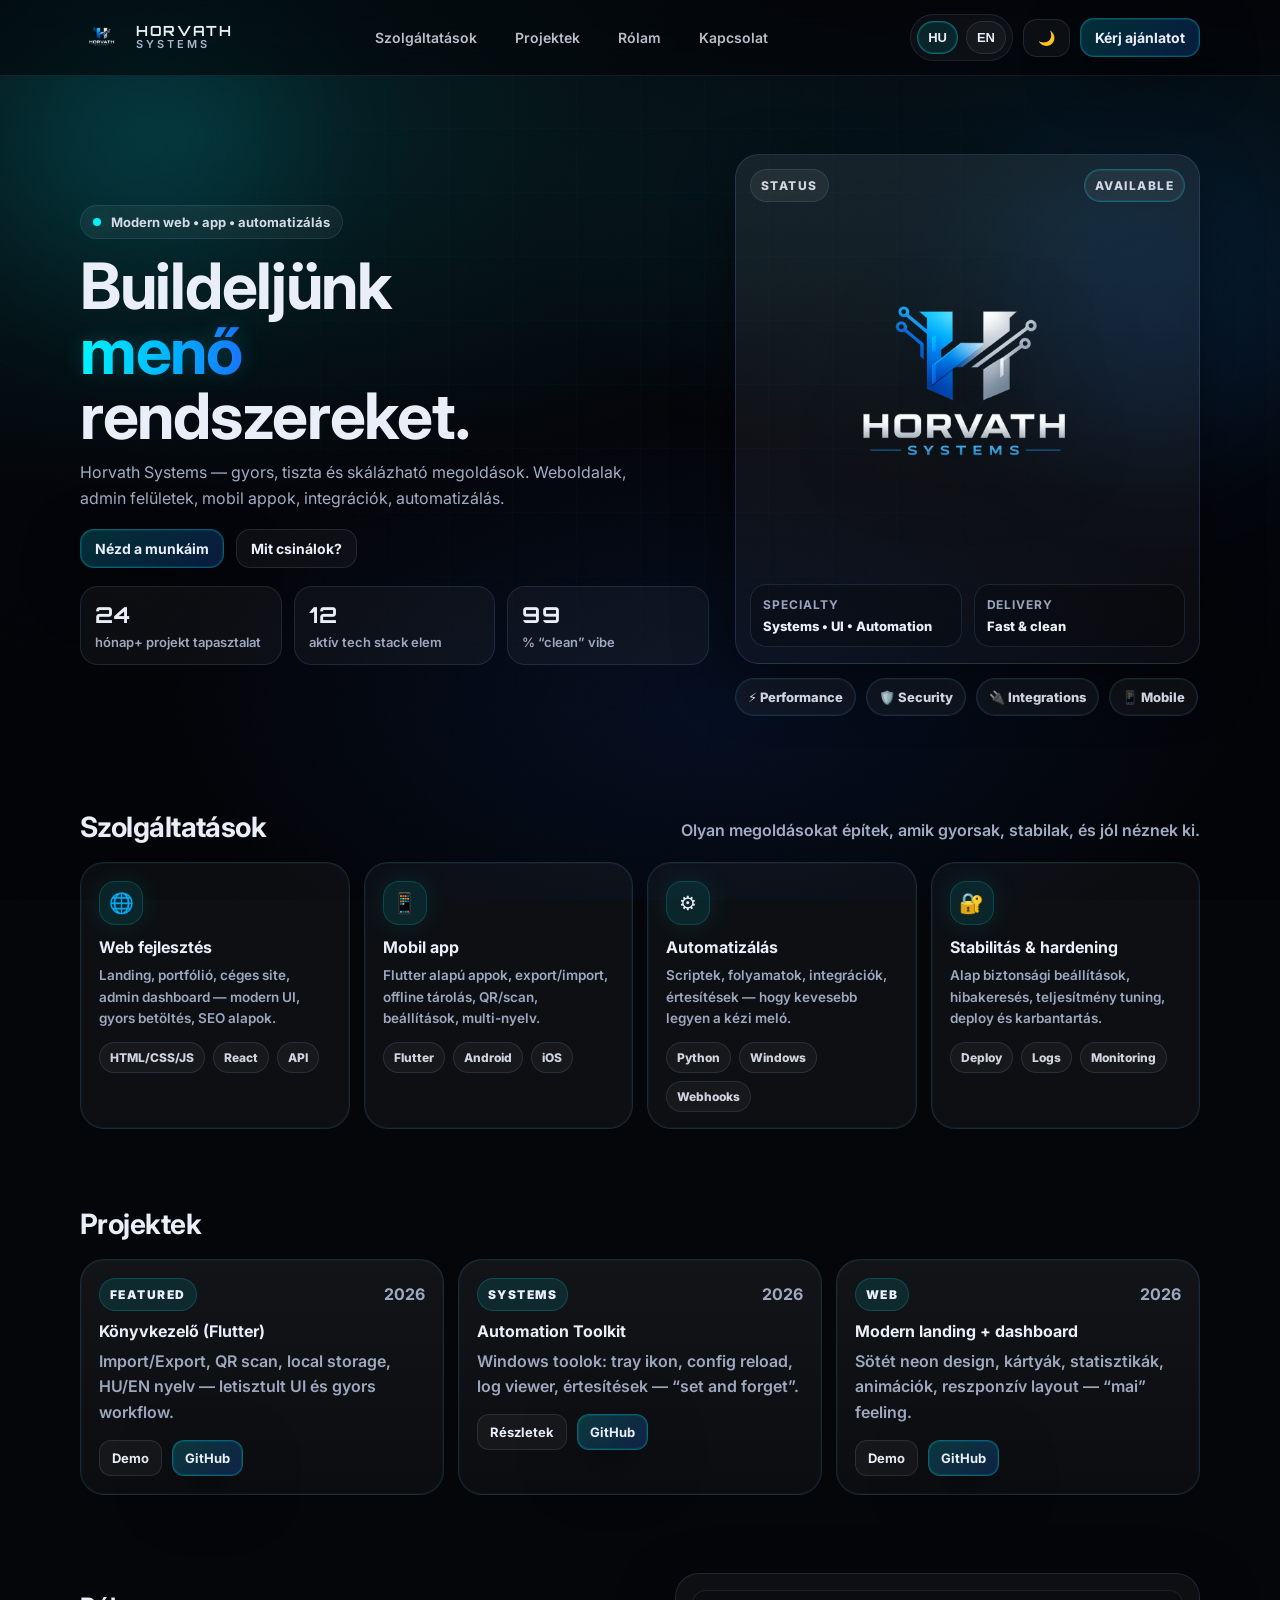
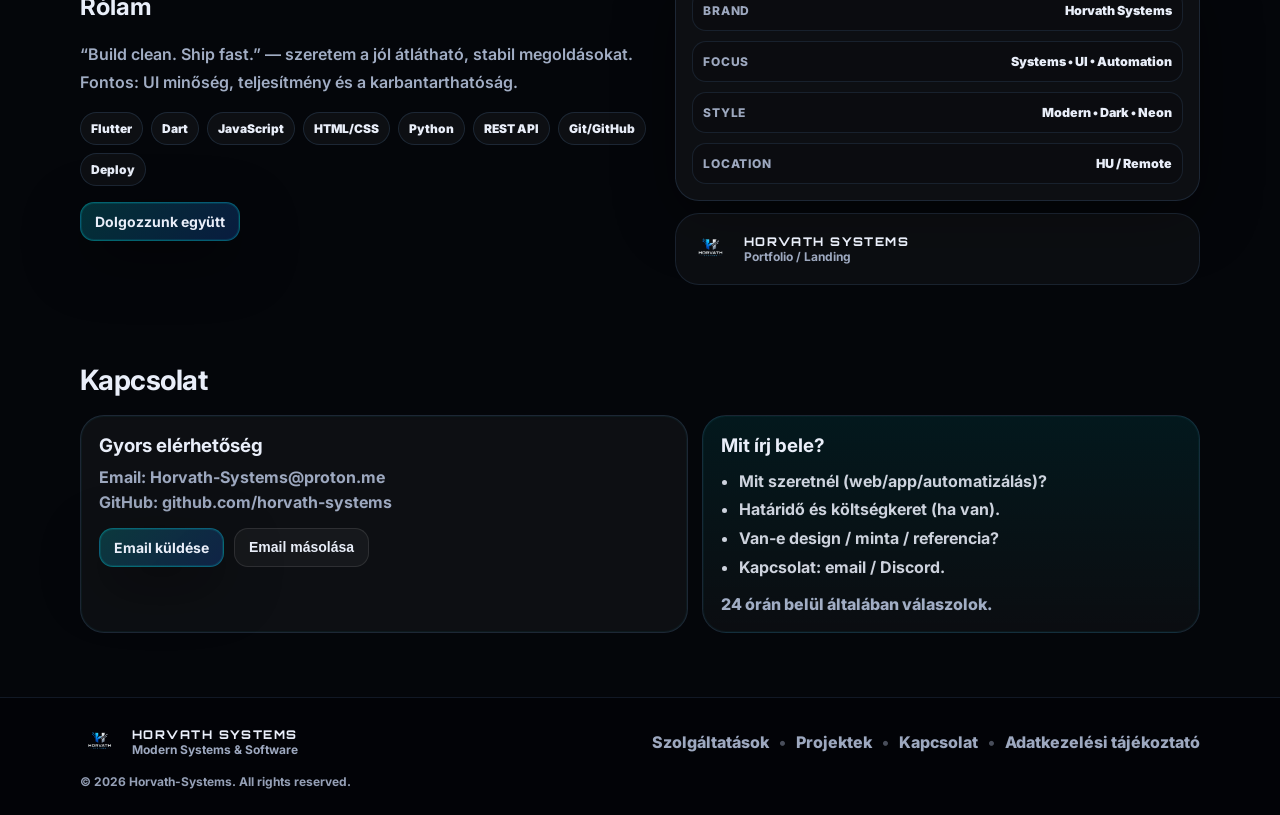
==== commit beb561db: "- init" ====
--- a/index.html
+++ b/index.html
@@ -5,11 +5,10 @@
     <meta name="viewport" content="width=device-width, initial-scale=1.0" />
     <meta
       name="description"
-      data-i18n-attr="content:meta.desc"
       content="Horvath Systems — modern szoftverfejlesztés, automatizálás, web és app megoldások."
     />
     <meta name="theme-color" content="#04060a" />
-    <title data-i18n="meta.title">Horvath Systems</title>
+    <title>Horvath Systems</title>
 
     <link rel="icon" href="assets/icon.ico" />
     <link rel="preconnect" href="https://fonts.googleapis.com" />
@@ -19,6 +18,7 @@
       href="https://fonts.googleapis.com/css2?family=Inter:wght@400;500;600;700;800&family=Orbitron:wght@500;700&display=swap"
       rel="stylesheet"
     />
+
     <link rel="stylesheet" href="styles.css" />
   </head>
 
@@ -34,7 +34,7 @@
     <!-- Top bar -->
     <header class="header" id="top">
       <div class="container header-inner">
-        <a class="brand" href="index.html#top" data-i18n-attr="aria-label:meta.title" aria-label="Horvath Systems">
+        <a class="brand" href="" aria-label="Horvath Systems Home">
           <img class="brand-logo" src="assets/logo.png" alt="Horvath Systems logo" />
           <div class="brand-text">
             <span class="brand-name">HORVATH</span>
@@ -42,43 +42,68 @@
           </div>
         </a>
 
-        <nav class="nav" aria-label="Main navigation">
-          <a href="#services" data-i18n="nav.services">Szolgáltatások</a>
-          <a href="#projects" data-i18n="nav.projects">Projektek</a>
-          <a href="#about" data-i18n="nav.about">Rólam</a>
-          <a href="#contact" data-i18n="nav.contact">Kapcsolat</a>
-        </nav>
-
-        <div class="header-actions">
-          <div class="lang" aria-label="Language switch">
-            <button class="btn btn-ghost btn-sm" type="button" data-lang="hu">HU</button>
-            <button class="btn btn-ghost btn-sm" type="button" data-lang="en">EN</button>
-          </div>
-
-          <button class="btn btn-ghost" id="themeBtn" aria-label="Theme toggle">🌙</button>
-
-          <button class="btn btn-ghost burger" id="burger" aria-label="Menu">
-            <span></span><span></span><span></span>
-          </button>
-
-          <a class="btn btn-primary" href="#contact" data-i18n="cta.quote">Kérj ajánlatot</a>
-        </div>
+      <nav class="nav" aria-label="Main navigation">
+  <a href="#services" data-i18n="nav.services">Szolgáltatások</a>
+  <a href="#projects" data-i18n="nav.projects">Projektek</a>
+  <a href="#about" data-i18n="nav.about">Rólam</a>
+  <a href="#contact" data-i18n="nav.contact">Kapcsolat</a>
+</nav>
+
+    <div class="header-actions">
+  <div class="lang" aria-label="Language switch">
+    <button class="btn btn-ghost btn-sm" type="button" data-lang="hu">HU</button>
+    <button class="btn btn-ghost btn-sm" type="button" data-lang="en">EN</button>
+  </div>
+
+  <button class="btn btn-ghost" id="themeBtn" aria-label="Theme toggle">🌙</button>
+
+  <button class="btn btn-ghost burger" id="burger" aria-label="Menu">
+    <span></span><span></span><span></span>
+  </button>
+
+  <a class="btn btn-primary" href="#contact" data-i18n="cta.quote">Kérj ajánlatot</a>
+</div>
+
+      <div class="mobile-nav" id="mobileNav" aria-hidden="true">
+  <div class="mobile-sheet" role="dialog" aria-modal="true" aria-label="Menu">
+    <div class="mobile-sheet-head">
+      <div class="mobile-sheet-title" data-i18n="menu.title">Menu</div>
+      <button class="btn btn-ghost btn-sm" type="button" id="closeMobileNav" aria-label="Close">✕</button>
+    </div>
+
+    <div class="mobile-sheet-body">
+      <div class="mobile-links">
+        <a href="#services" data-i18n="nav.services">Services</a>
+        <a href="#projects" data-i18n="nav.projects">Projects</a>
+        <a href="#about" data-i18n="nav.about">About</a>
+        <a href="#contact" data-i18n="nav.contact">Contact</a>
       </div>
 
-      <div class="mobile-nav" id="mobileNav">
-        <a href="#services" data-i18n="nav.services">Szolgáltatások</a>
-        <a href="#projects" data-i18n="nav.projects">Projektek</a>
-        <a href="#about" data-i18n="nav.about">Rólam</a>
-        <a href="#contact" data-i18n="nav.contact">Kapcsolat</a>
+      <div class="mobile-divider"></div>
+
+      <div class="mobile-links">
         <a href="privacy_policies.html" data-i18n="nav.privacy">Privacy Policy</a>
         <a href="terms.html" data-i18n="nav.terms">Terms</a>
         <a href="support.html" data-i18n="nav.support">Support</a>
-        <a class="btn btn-primary" href="#contact" data-i18n="cta.quote">Kérj ajánlatot</a>
       </div>
+
+      <div class="mobile-controls">
+        <div class="lang" aria-label="Language switch">
+          <button class="btn btn-ghost btn-sm" type="button" data-lang="hu">HU</button>
+          <button class="btn btn-ghost btn-sm" type="button" data-lang="en">EN</button>
+        </div>
+
+        <button class="btn btn-ghost" id="themeBtnMobile" type="button" aria-label="Theme toggle">🌙</button>
+      </div>
+
+      <a class="btn btn-primary mobile-cta" href="#contact" data-i18n="cta.quote">Request a quote</a>
+    </div>
+  </div>
+</div>
     </header>
 
+    <!-- Hero -->
     <main>
-      <!-- Hero -->
       <section class="hero">
         <div class="container hero-inner">
           <div class="hero-left">
@@ -106,15 +131,15 @@
             <div class="stats">
               <div class="stat">
                 <span class="stat-num" data-count="24">0</span>
-                <span class="stat-label" data-i18n="stats.exp">hónap+ projekt tapasztalat</span>
+                <span class="stat-label">hónap+ projekt tapasztalat</span>
               </div>
               <div class="stat">
                 <span class="stat-num" data-count="12">0</span>
-                <span class="stat-label" data-i18n="stats.stack">aktív tech stack elem</span>
+                <span class="stat-label">aktív tech stack elem</span>
               </div>
               <div class="stat">
                 <span class="stat-num" data-count="99">0</span>
-                <span class="stat-label" data-i18n="stats.vibe">% “clean” vibe</span>
+                <span class="stat-label">% “clean” vibe</span>
               </div>
             </div>
           </div>
@@ -122,8 +147,8 @@
           <div class="hero-right">
             <div class="hero-card">
               <div class="hero-card-top">
-                <span class="chip" data-i18n="hero.status">Status</span>
-                <span class="chip chip-good" data-i18n="hero.available">Available</span>
+                <span class="chip">Status</span>
+                <span class="chip chip-good">Available</span>
               </div>
 
               <div class="logo-wrap">
@@ -132,21 +157,21 @@
 
               <div class="hero-card-bottom">
                 <div class="mini">
-                  <span class="mini-k" data-i18n="hero.specialty">Specialty</span>
-                  <span class="mini-v" data-i18n="hero.specialty.val">Systems • UI • Automation</span>
+                  <span class="mini-k">Specialty</span>
+                  <span class="mini-v">Systems • UI • Automation</span>
                 </div>
                 <div class="mini">
-                  <span class="mini-k" data-i18n="hero.delivery">Delivery</span>
-                  <span class="mini-v" data-i18n="hero.delivery.val">Fast &amp; clean</span>
+                  <span class="mini-k">Delivery</span>
+                  <span class="mini-v">Fast &amp; clean</span>
                 </div>
               </div>
             </div>
 
             <div class="floating">
-              <div class="float-item" data-i18n="float.performance">⚡ Performance</div>
-              <div class="float-item" data-i18n="float.security">🛡️ Security</div>
-              <div class="float-item" data-i18n="float.integrations">🔌 Integrations</div>
-              <div class="float-item" data-i18n="float.mobile">📱 Mobile</div>
+              <div class="float-item">⚡ Performance</div>
+              <div class="float-item">🛡️ Security</div>
+              <div class="float-item">🔌 Integrations</div>
+              <div class="float-item">📱 Mobile</div>
             </div>
           </div>
         </div>
@@ -157,16 +182,14 @@
         <div class="container">
           <div class="section-head">
             <h2 data-i18n="services.title">Szolgáltatások</h2>
-            <p data-i18n="services.lead">Olyan megoldásokat építek, amik gyorsak, stabilak, és jól néznek ki.</p>
+            <p>Olyan megoldásokat építek, amik gyorsak, stabilak, és jól néznek ki.</p>
           </div>
 
           <div class="cards">
             <article class="card">
               <div class="card-icon">🌐</div>
-              <h3 data-i18n="services.web.title">Web fejlesztés</h3>
-              <p data-i18n="services.web.desc">
-                Landing, portfólió, céges site, admin dashboard — modern UI, gyors betöltés, SEO alapok.
-              </p>
+              <h3>Web fejlesztés</h3>
+              <p>Landing, portfólió, céges site, admin dashboard — modern UI, gyors betöltés, SEO alapok.</p>
               <ul class="tags">
                 <li>HTML/CSS/JS</li>
                 <li>React</li>
@@ -176,10 +199,8 @@
 
             <article class="card">
               <div class="card-icon">📱</div>
-              <h3 data-i18n="services.mobile.title">Mobil app</h3>
-              <p data-i18n="services.mobile.desc">
-                Flutter alapú appok, export/import, offline tárolás, QR/scan, beállítások, multi-nyelv.
-              </p>
+              <h3>Mobil app</h3>
+              <p>Flutter alapú appok, export/import, offline tárolás, QR/scan, beállítások, multi-nyelv.</p>
               <ul class="tags">
                 <li>Flutter</li>
                 <li>Android</li>
@@ -189,10 +210,8 @@
 
             <article class="card">
               <div class="card-icon">⚙️</div>
-              <h3 data-i18n="services.auto.title">Automatizálás</h3>
-              <p data-i18n="services.auto.desc">
-                Scriptek, folyamatok, integrációk, értesítések — hogy kevesebb legyen a kézi meló.
-              </p>
+              <h3>Automatizálás</h3>
+              <p>Scriptek, folyamatok, integrációk, értesítések — hogy kevesebb legyen a kézi meló.</p>
               <ul class="tags">
                 <li>Python</li>
                 <li>Windows</li>
@@ -202,10 +221,8 @@
 
             <article class="card">
               <div class="card-icon">🔐</div>
-              <h3 data-i18n="services.sec.title">Stabilitás &amp; hardening</h3>
-              <p data-i18n="services.sec.desc">
-                Alap biztonsági beállítások, hibakeresés, teljesítmény tuning, deploy és karbantartás.
-              </p>
+              <h3>Stabilitás &amp; hardening</h3>
+              <p>Alap biztonsági beállítások, hibakeresés, teljesítmény tuning, deploy és karbantartás.</p>
               <ul class="tags">
                 <li>Deploy</li>
                 <li>Logs</li>
@@ -221,52 +238,45 @@
         <div class="container">
           <div class="section-head">
             <h2 data-i18n="projects.title">Projektek</h2>
-            <p data-i18n="projects.lead">Válogatott munkák és példa projektek.</p>
           </div>
 
           <div class="projects">
             <article class="project">
               <div class="project-top">
-                <span class="badge" data-i18n="proj.badge.featured">Featured</span>
+                <span class="badge">Featured</span>
                 <span class="muted">2026</span>
               </div>
-              <h3 data-i18n="proj.book.title">Könyvkezelő (Flutter)</h3>
-              <p data-i18n="proj.book.desc">
-                Import/Export, QR scan, local storage, HU/EN nyelv — letisztult UI és gyors workflow.
-              </p>
+              <h3>Könyvkezelő (Flutter)</h3>
+              <p>Import/Export, QR scan, local storage, HU/EN nyelv — letisztult UI és gyors workflow.</p>
               <div class="project-actions">
-                <a class="btn btn-ghost btn-sm" href="#" data-i18n="btn.demo">Demo</a>
-                <a class="btn btn-primary btn-sm" href="#" data-i18n="btn.github">GitHub</a>
+                <a class="btn btn-ghost btn-sm" href="#" aria-label="Demo link">Demo</a>
+                <a class="btn btn-primary btn-sm" href="#" aria-label="GitHub link">GitHub</a>
               </div>
             </article>
 
             <article class="project">
               <div class="project-top">
-                <span class="badge" data-i18n="proj.badge.systems">Systems</span>
+                <span class="badge">Systems</span>
                 <span class="muted">2026</span>
               </div>
-              <h3 data-i18n="proj.auto.title">Automation Toolkit</h3>
-              <p data-i18n="proj.auto.desc">
-                Windows toolok: tray ikon, config reload, log viewer, értesítések — “set and forget”.
-              </p>
+              <h3>Automation Toolkit</h3>
+              <p>Windows toolok: tray ikon, config reload, log viewer, értesítések — “set and forget”.</p>
               <div class="project-actions">
-                <a class="btn btn-ghost btn-sm" href="#" data-i18n="btn.details">Részletek</a>
-                <a class="btn btn-primary btn-sm" href="#" data-i18n="btn.github">GitHub</a>
+                <a class="btn btn-ghost btn-sm" href="#">Részletek</a>
+                <a class="btn btn-primary btn-sm" href="#">GitHub</a>
               </div>
             </article>
 
             <article class="project">
               <div class="project-top">
-                <span class="badge" data-i18n="proj.badge.web">Web</span>
+                <span class="badge">Web</span>
                 <span class="muted">2026</span>
               </div>
-              <h3 data-i18n="proj.web.title">Modern landing + dashboard</h3>
-              <p data-i18n="proj.web.desc">
-                Sötét neon design, kártyák, statisztikák, animációk, reszponzív layout — “mai” feeling.
-              </p>
+              <h3>Modern landing + dashboard</h3>
+              <p>Sötét neon design, kártyák, statisztikák, animációk, reszponzív layout — “mai” feeling.</p>
               <div class="project-actions">
-                <a class="btn btn-ghost btn-sm" href="#" data-i18n="btn.demo">Demo</a>
-                <a class="btn btn-primary btn-sm" href="#" data-i18n="btn.github">GitHub</a>
+                <a class="btn btn-ghost btn-sm" href="#">Demo</a>
+                <a class="btn btn-primary btn-sm" href="#">GitHub</a>
               </div>
             </article>
           </div>
@@ -278,7 +288,7 @@
         <div class="container about">
           <div class="about-left">
             <h2 data-i18n="about.title">Rólam</h2>
-            <p data-i18n="about.desc">
+            <p>
               “Build clean. Ship fast.” — szeretem a jól átlátható, stabil megoldásokat. Fontos: UI minőség,
               teljesítmény és a karbantarthatóság.
             </p>
@@ -295,27 +305,27 @@
             </div>
 
             <div class="about-actions">
-              <a class="btn btn-primary" href="#contact" data-i18n="about.cta">Dolgozzunk együtt</a>
+              <a class="btn btn-primary" href="#contact">Dolgozzunk együtt</a>
             </div>
           </div>
 
           <div class="about-right">
             <div class="glass">
               <div class="glass-row">
-                <span class="k" data-i18n="glass.brand">Brand</span>
+                <span class="k">Brand</span>
                 <span class="v">Horvath Systems</span>
               </div>
               <div class="glass-row">
-                <span class="k" data-i18n="glass.focus">Focus</span>
-                <span class="v" data-i18n="glass.focus.val">Systems • UI • Automation</span>
+                <span class="k">Focus</span>
+                <span class="v">Systems • UI • Automation</span>
               </div>
               <div class="glass-row">
-                <span class="k" data-i18n="glass.style">Style</span>
-                <span class="v" data-i18n="glass.style.val">Modern • Dark • Neon</span>
+                <span class="k">Style</span>
+                <span class="v">Modern • Dark • Neon</span>
               </div>
               <div class="glass-row">
-                <span class="k" data-i18n="glass.location">Location</span>
-                <span class="v" data-i18n="glass.location.val">HU / Remote</span>
+                <span class="k">Location</span>
+                <span class="v">HU / Remote</span>
               </div>
             </div>
 
@@ -323,7 +333,7 @@
               <img src="assets/logo.png" alt="" />
               <div>
                 <div class="sig-name">HORVATH SYSTEMS</div>
-                <div class="sig-sub" data-i18n="sig.sub">Portfolio / Landing</div>
+                <div class="sig-sub">Portfolio / Landing</div>
               </div>
             </div>
           </div>
@@ -339,45 +349,34 @@
 
           <div class="contact">
             <div class="contact-card">
-              <h3 data-i18n="contact.quick">Gyors elérhetőség</h3>
+              <h3>Gyors elérhetőség</h3>
               <p class="muted">
-                <span data-i18n="contact.email">Email</span>:
-                <a href="mailto:Horvath-Systems@proton.me">Horvath-Systems@proton.me</a><br />
-                <span data-i18n="contact.github">GitHub</span>:
-                <a href="#" target="_blank" rel="noreferrer">github.com/horvath-systems</a>
+                Email: <a href="mailto:Horvath-Systems@proton.me">Horvath-Systems@proton.me</a><br />
+                GitHub: <a href="#" target="_blank" rel="noreferrer">github.com/horvath-systems</a>
               </p>
 
               <div class="contact-actions">
                 <a
                   class="btn btn-primary"
-                  data-i18n="contact.send"
-                  data-i18n-attr="href:mailto.quote"
                   href="mailto:Horvath-Systems@proton.me?subject=Ajánlatkérés%20—%20Horvath%20Systems"
                 >
                   Email küldése
                 </a>
-                <button
-                  class="btn btn-ghost"
-                  id="copyBtn"
-                  data-copy="Horvath-Systems@proton.me"
-                  data-i18n="contact.copy"
-                >
-                  Email másolása
-                </button>
+                <button class="btn btn-ghost" id="copyBtn" data-copy="Horvath-Systems@proton.me">Email másolása</button>
               </div>
 
               <div class="toast" id="toast" role="status" aria-live="polite"></div>
             </div>
 
             <div class="contact-card alt">
-              <h3 data-i18n="contact.list.title">Mit írj bele?</h3>
+              <h3>Mit írj bele?</h3>
               <ul class="checklist">
-                <li data-i18n="contact.list.1">Mit szeretnél (web/app/automatizálás)?</li>
-                <li data-i18n="contact.list.2">Határidő és költségkeret (ha van).</li>
-                <li data-i18n="contact.list.3">Van-e design / minta / referencia?</li>
-                <li data-i18n="contact.list.4">Kapcsolat: email / Discord.</li>
+                <li>Mit szeretnél (web/app/automatizálás)?</li>
+                <li>Határidő és költségkeret (ha van).</li>
+                <li>Van-e design / minta / referencia?</li>
+                <li>Kapcsolat: email / Discord.</li>
               </ul>
-              <div class="mini-note" data-i18n="contact.note">24 órán belül általában válaszolok.</div>
+              <div class="mini-note">24 órán belül általában válaszolok.</div>
             </div>
           </div>
         </div>
@@ -395,24 +394,17 @@
           </div>
 
           <div class="footer-right">
-            <a href="#services" data-i18n="nav.services">Services</a>
+            <a href="#services" data-i18n="footer.services">Services</a>
             <span class="sep">•</span>
-            <a href="#projects" data-i18n="nav.projects">Projects</a>
+            <a href="#projects" data-i18n="footer.projects">Projects</a>
             <span class="sep">•</span>
-            <a href="#contact" data-i18n="nav.contact">Contact</a>
+            <a href="#contact" data-i18n="footer.contact">Contact</a>
             <span class="sep">•</span>
             <a href="privacy_policies.html" data-i18n="nav.privacy">Privacy Policy</a>
-            <span class="sep">•</span>
-            <a href="terms.html" data-i18n="nav.terms">Terms</a>
-            <span class="sep">•</span>
-            <a href="support.html" data-i18n="nav.support">Support</a>
-          </div>
-        </div>
-
+          </div>
+        </div>
         <div class="container footer-bottom">
-          <span data-i18n-html="footer.rights.html"
-            >© <span id="year"></span> Horvath-Systems. All rights reserved.</span
-          >
+          <span>© <span id="year"></span> Horvath-Systems. All rights reserved.</span>
         </div>
       </footer>
     </main>
--- a/styles.css
+++ b/styles.css
@@ -637,4 +637,118 @@
   border-color: rgba(0,245,255,.35);
   box-shadow: 0 0 0 1px rgba(0,245,255,.12) inset;
   background: rgba(0,245,255,.10);
-}+}
+
+/* ==========================
+   Mobile drawer menu (clean)
+   ========================== */
+body.menu-open{ overflow: hidden; }
+
+.mobile-nav{
+  display:none;
+  position: fixed;
+  inset: 0;
+  z-index: 1000;
+  padding: calc(12px + env(safe-area-inset-top)) calc(12px + env(safe-area-inset-right)) calc(12px + env(safe-area-inset-bottom)) calc(12px + env(safe-area-inset-left));
+  background: rgba(0,0,0,.78);
+  backdrop-filter: blur(14px);
+}
+
+.mobile-nav.open{ display:block; }
+
+.mobile-sheet{
+  position: absolute;
+  top: 12px;
+  right: 12px;
+  bottom: 12px;
+  width: min(420px, calc(100% - 24px));
+  border-radius: 22px;
+  background: rgba(6,10,18,.96);
+  border: 1px solid rgba(120,180,255,.18);
+  box-shadow: 0 22px 80px rgba(0,0,0,.65);
+  overflow: hidden;
+  display:flex;
+  flex-direction: column;
+}
+
+.mobile-sheet-head{
+  display:flex;
+  align-items:center;
+  justify-content: space-between;
+  padding: 14px 14px 12px;
+  border-bottom: 1px solid rgba(120,180,255,.14);
+  background: rgba(255,255,255,.03);
+}
+
+.mobile-sheet-title{
+  font-family: Orbitron, Inter, sans-serif;
+  letter-spacing: .14em;
+  text-transform: uppercase;
+  font-weight: 800;
+  font-size: 12px;
+  color: rgba(233,238,249,.92);
+}
+
+.mobile-sheet-body{
+  padding: 10px 10px 14px;
+  overflow:auto;
+  -webkit-overflow-scrolling: touch;
+  display:flex;
+  flex-direction: column;
+  gap: 10px;
+}
+
+.mobile-links a{
+  display:flex;
+  align-items:center;
+  justify-content: space-between;
+  padding: 14px 14px;
+  border-radius: 16px;
+  font-weight: 800;
+  color: rgba(233,238,249,.94);
+  background: rgba(255,255,255,.04);
+  border: 1px solid rgba(120,180,255,.14);
+}
+
+.mobile-links a:hover{
+  border-color: rgba(0,245,255,.22);
+  box-shadow: 0 0 0 1px rgba(0,245,255,.08) inset;
+}
+
+.mobile-divider{
+  height: 1px;
+  margin: 2px 6px;
+  background: rgba(120,180,255,.12);
+}
+
+.mobile-controls{
+  display:flex;
+  align-items:center;
+  justify-content: space-between;
+  gap: 10px;
+  padding-top: 4px;
+}
+
+.mobile-controls .lang{
+  flex: 1;
+  justify-content: center;
+}
+
+#themeBtnMobile{
+  width: 52px;
+  height: 44px;
+  padding: 0;
+}
+
+.mobile-cta{
+  width: 100%;
+  justify-content:center;
+}
+
+/* Header cleanup on small screens: keep it clean */
+@media (max-width: 640px){
+  .header-actions .lang{ display:none; }
+  .header-actions #themeBtn{ display:none; }
+  .header-actions .btn-primary{ padding: 10px 12px; }
+  .brand-logo{ width: 38px; height: 38px; }
+}
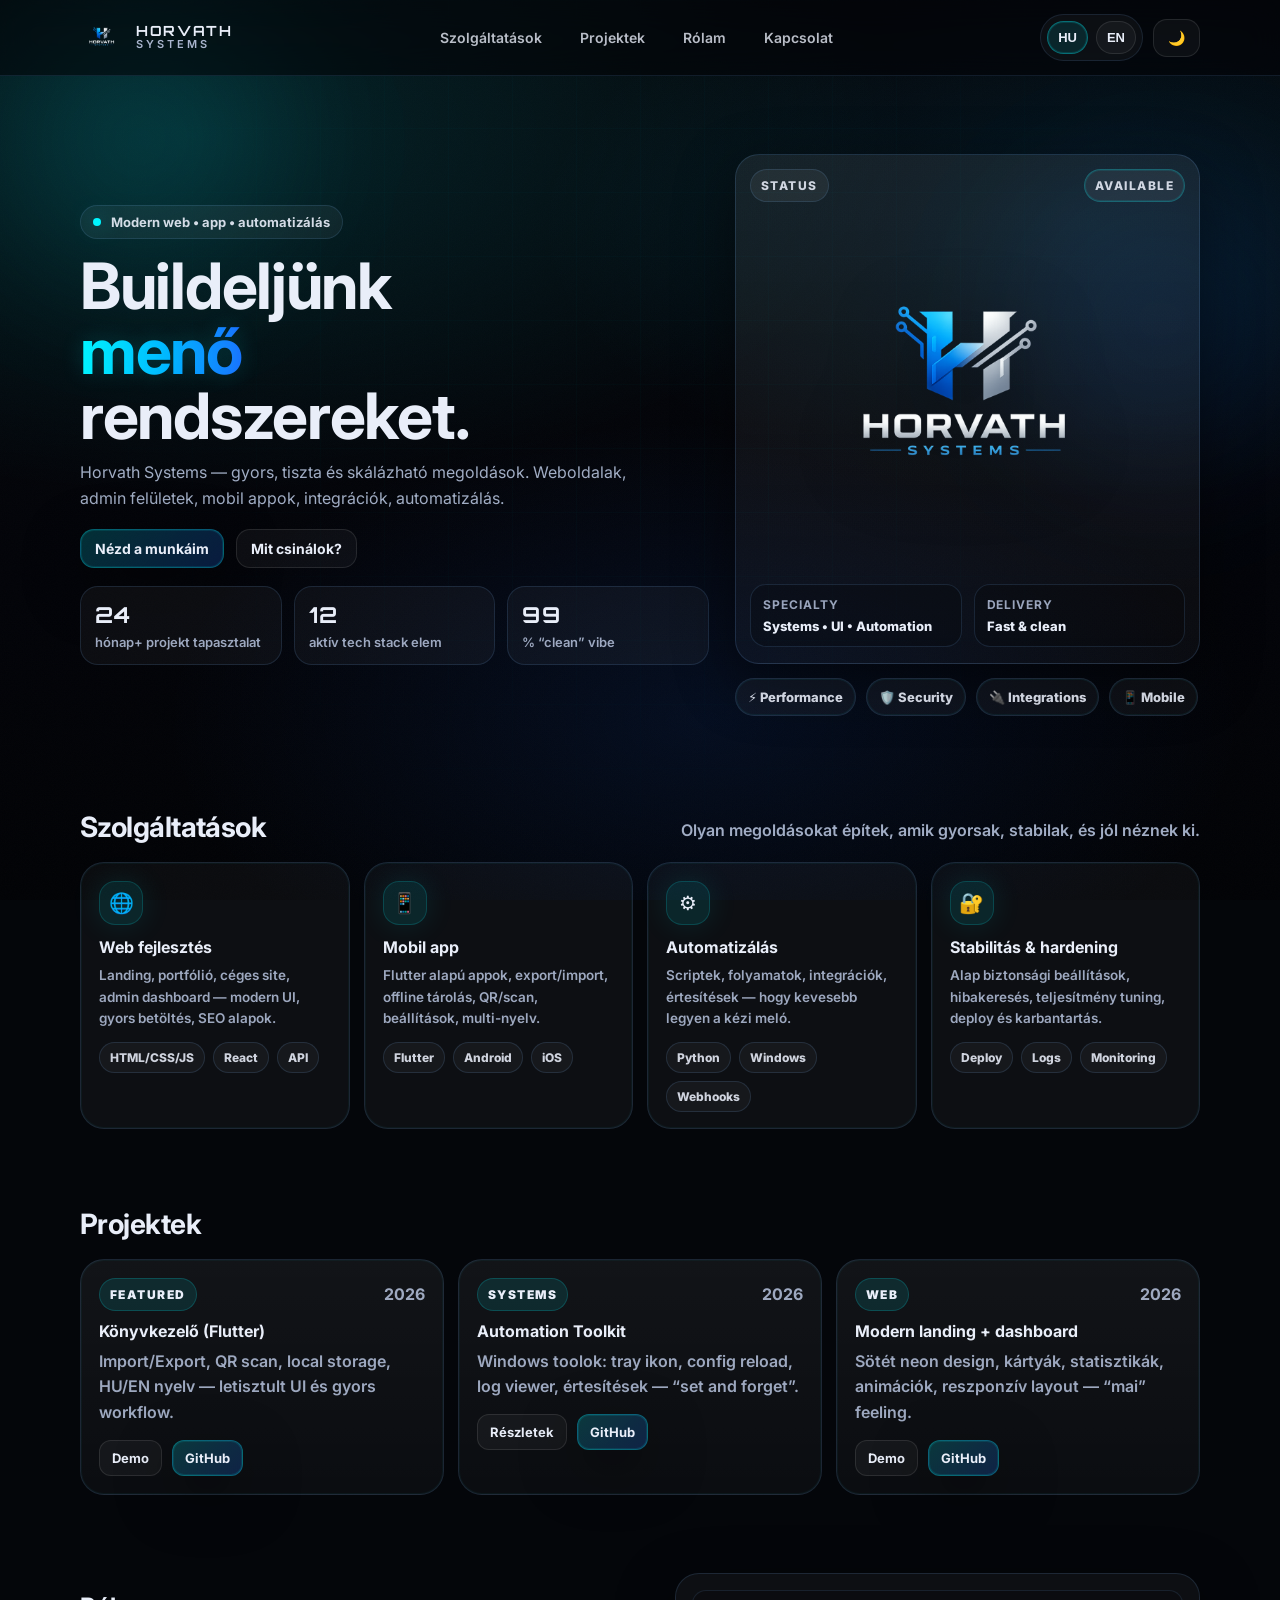
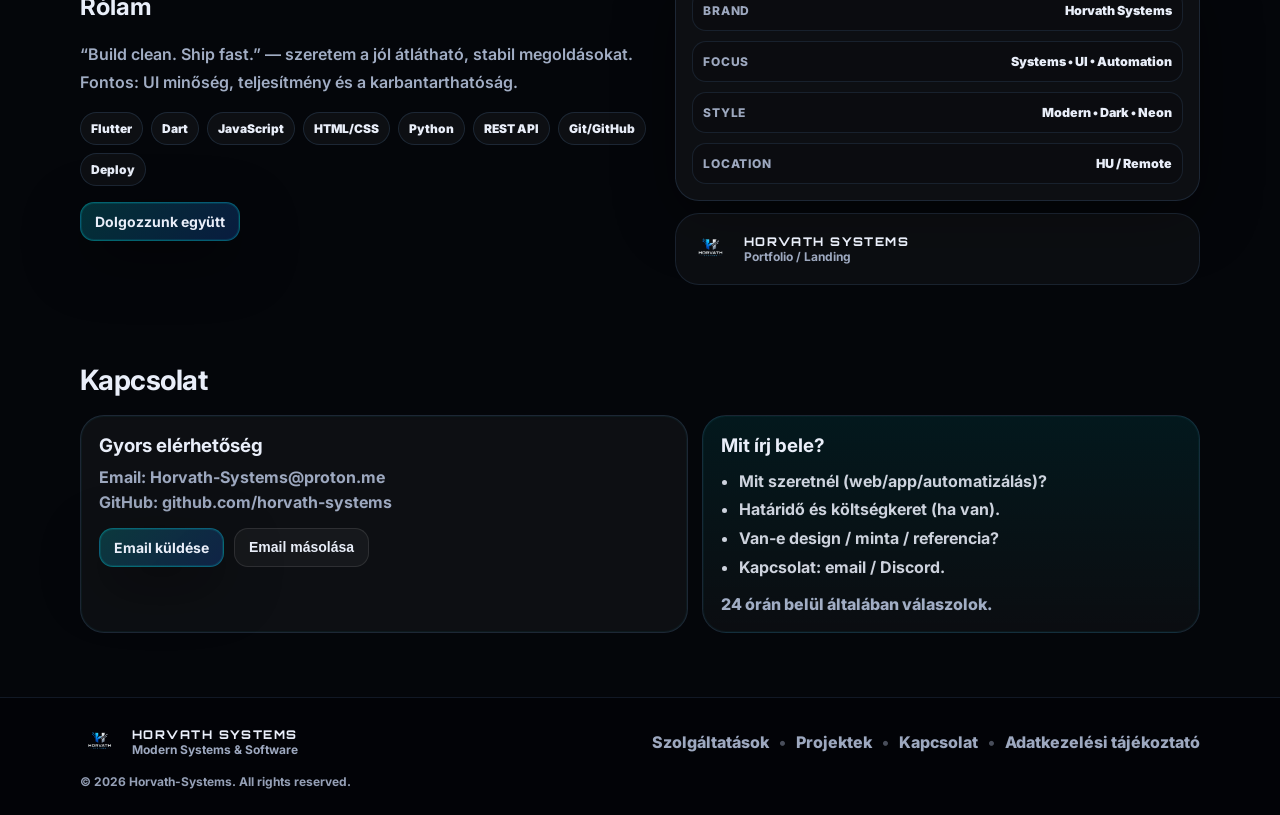
==== commit 1f5ff87b: "- init" ====
--- a/index.html
+++ b/index.html
@@ -57,50 +57,47 @@
 
   <button class="btn btn-ghost" id="themeBtn" aria-label="Theme toggle">🌙</button>
 
-  <button class="btn btn-ghost burger" id="burger" aria-label="Menu">
+  <button class="btn btn-ghost burger" id="burger" aria-label="Menu" aria-expanded="false">
     <span></span><span></span><span></span>
   </button>
 
-  <a class="btn btn-primary" href="#contact" data-i18n="cta.quote">Kérj ajánlatot</a>
+ <!-- <a class="btn btn-primary" href="#contact" data-i18n="cta.quote">Kérj ajánlatot</a> -->
 </div>
-
-      <div class="mobile-nav" id="mobileNav" aria-hidden="true">
+<div class="mobile-nav" id="mobileNav" aria-hidden="true">
   <div class="mobile-sheet" role="dialog" aria-modal="true" aria-label="Menu">
     <div class="mobile-sheet-head">
-      <div class="mobile-sheet-title" data-i18n="menu.title">Menu</div>
-      <button class="btn btn-ghost btn-sm" type="button" id="closeMobileNav" aria-label="Close">✕</button>
-    </div>
-
-    <div class="mobile-sheet-body">
-      <div class="mobile-links">
-        <a href="#services" data-i18n="nav.services">Services</a>
-        <a href="#projects" data-i18n="nav.projects">Projects</a>
-        <a href="#about" data-i18n="nav.about">About</a>
-        <a href="#contact" data-i18n="nav.contact">Contact</a>
+      <div class="mobile-sheet-title" data-i18n="menu.title">Menü</div>
+      <button class="btn btn-ghost btn-sm" id="closeMobileNav" type="button" aria-label="Close">✕</button>
+    </div>
+
+    <div class="mobile-links">
+      <a href="#services" data-i18n="nav.services">Szolgáltatások</a>
+      <a href="#projects" data-i18n="nav.projects">Projektek</a>
+      <a href="#about" data-i18n="nav.about">Rólam</a>
+      <a href="#contact" data-i18n="nav.contact">Kapcsolat</a>
+    </div>
+
+    <div class="mobile-divider"></div>
+
+    <div class="mobile-links">
+      <a href="privacy_policies.html" data-i18n="nav.privacy">Adatkezelési tájékoztató</a>
+      <a href="terms.html" data-i18n="nav.terms">Feltételek</a>
+      <a href="support.html" data-i18n="nav.support">Támogatás</a>
+    </div>
+
+    <div class="mobile-controls">
+      <div class="lang" aria-label="Language switch">
+        <button class="btn btn-ghost btn-sm" type="button" data-lang="hu">HU</button>
+        <button class="btn btn-ghost btn-sm" type="button" data-lang="en">EN</button>
       </div>
 
-      <div class="mobile-divider"></div>
-
-      <div class="mobile-links">
-        <a href="privacy_policies.html" data-i18n="nav.privacy">Privacy Policy</a>
-        <a href="terms.html" data-i18n="nav.terms">Terms</a>
-        <a href="support.html" data-i18n="nav.support">Support</a>
-      </div>
-
-      <div class="mobile-controls">
-        <div class="lang" aria-label="Language switch">
-          <button class="btn btn-ghost btn-sm" type="button" data-lang="hu">HU</button>
-          <button class="btn btn-ghost btn-sm" type="button" data-lang="en">EN</button>
-        </div>
-
-        <button class="btn btn-ghost" id="themeBtnMobile" type="button" aria-label="Theme toggle">🌙</button>
-      </div>
-
-      <a class="btn btn-primary mobile-cta" href="#contact" data-i18n="cta.quote">Request a quote</a>
-    </div>
+      <button class="btn btn-ghost" id="themeBtnMobile" type="button" aria-label="Theme toggle">🌙</button>
+    </div>
+
+  <!-- <a class="btn btn-primary mobile-cta" href="#contact" data-i18n="cta.quote">Kérj ajánlatot</a> -->
   </div>
 </div>
-    </header>
+</header>
 
     <!-- Hero -->
     <main>
@@ -410,5 +407,43 @@
     </main>
 
     <script src="script.js"></script>
+  
+    <!-- Mobile Drawer -->
+    <div class="mobile-overlay" id="mobileOverlay" aria-hidden="true">
+      <div class="mobile-drawer" role="dialog" aria-modal="true" aria-label="Menu">
+        <div class="mobile-drawer-head">
+          <div class="mobile-drawer-title" data-i18n="menu.title">Menü</div>
+          <button class="btn btn-ghost btn-sm" type="button" id="closeMobileNav" aria-label="Close">✕</button>
+        </div>
+
+        <div class="mobile-drawer-body">
+          <div class="mobile-section">
+            <div class="mobile-section-title" data-i18n="menu.site">Oldal</div>
+            <a class="mobile-link" href="#services" data-i18n="nav.services">Szolgáltatások</a>
+            <a class="mobile-link" href="#projects" data-i18n="nav.projects">Projektek</a>
+            <a class="mobile-link" href="#about" data-i18n="nav.about">Rólam</a>
+            <a class="mobile-link" href="#contact" data-i18n="nav.contact">Kapcsolat</a>
+          </div>
+
+          <div class="mobile-section">
+            <div class="mobile-section-title" data-i18n="menu.legal">Jogi</div>
+            <a class="mobile-link" href="privacy_policies.html" data-i18n="nav.privacy">Adatkezelési tájékoztató</a>
+            <a class="mobile-link" href="terms.html" data-i18n="nav.terms">Felhasználási feltételek</a>
+            <a class="mobile-link" href="support.html" data-i18n="nav.support">Támogatás</a>
+          </div>
+
+          <div class="mobile-controls">
+            <div class="lang" aria-label="Language switch">
+              <button class="btn btn-ghost btn-sm" type="button" data-lang="hu">HU</button>
+              <button class="btn btn-ghost btn-sm" type="button" data-lang="en">EN</button>
+            </div>
+            <button class="btn btn-ghost" id="themeBtnMobile" type="button" aria-label="Theme toggle">🌙</button>
+          </div>
+
+        <!-- <a class="btn btn-primary mobile-cta" href="#contact" data-i18n="cta.quote">Kérj ajánlatot</a>-->
+        </div>
+      </div>
+    </div>
+
   </body>
 </html>
--- a/styles.css
+++ b/styles.css
@@ -639,116 +639,200 @@
   background: rgba(0,245,255,.10);
 }
 
-/* ==========================
-   Mobile drawer menu (clean)
-   ========================== */
-body.menu-open{ overflow: hidden; }
-
-.mobile-nav{
-  display:none;
+/* ===== Mobile Drawer (clean overlay) ===== */
+.mobile-overlay{
   position: fixed;
   inset: 0;
-  z-index: 1000;
-  padding: calc(12px + env(safe-area-inset-top)) calc(12px + env(safe-area-inset-right)) calc(12px + env(safe-area-inset-bottom)) calc(12px + env(safe-area-inset-left));
-  background: rgba(0,0,0,.78);
-  backdrop-filter: blur(14px);
-}
-
-.mobile-nav.open{ display:block; }
-
-.mobile-sheet{
-  position: absolute;
-  top: 12px;
-  right: 12px;
-  bottom: 12px;
-  width: min(420px, calc(100% - 24px));
+  display: none;
+  z-index: 9999;
+  background: rgba(0,0,0,.62);
+  backdrop-filter: blur(10px);
+  -webkit-backdrop-filter: blur(10px);
+  padding: 12px;
+}
+.mobile-overlay.open{ display:block; }
+
+.mobile-drawer{
+  width: min(520px, 100%);
+  height: calc(100dvh - 24px);
+  margin-left: auto;
   border-radius: 22px;
-  background: rgba(6,10,18,.96);
+  background: rgba(255,255,255,.06);
   border: 1px solid rgba(120,180,255,.18);
-  box-shadow: 0 22px 80px rgba(0,0,0,.65);
+  box-shadow: 0 30px 110px rgba(0,0,0,.65);
   overflow: hidden;
   display:flex;
-  flex-direction: column;
-}
-
-.mobile-sheet-head{
+  flex-direction:column;
+}
+
+.mobile-drawer-head{
   display:flex;
   align-items:center;
-  justify-content: space-between;
+  justify-content:space-between;
   padding: 14px 14px 12px;
   border-bottom: 1px solid rgba(120,180,255,.14);
-  background: rgba(255,255,255,.03);
+  background: rgba(2,3,6,.55);
+}
+
+.mobile-drawer-title{
+  font-family: Orbitron, Inter, sans-serif;
+  letter-spacing: .14em;
+  font-weight: 800;
+  font-size: 12px;
+  text-transform: uppercase;
+  color: rgba(233,238,249,.92);
+}
+
+.mobile-drawer-body{
+  padding: 10px 10px 12px;
+  overflow:auto;
+}
+
+.mobile-section{
+  padding: 10px 8px 6px;
+  border-radius: 18px;
+  background: rgba(0,0,0,.16);
+  border: 1px solid rgba(120,180,255,.12);
+  margin-bottom: 10px;
+}
+
+.mobile-section-title{
+  padding: 6px 10px 10px;
+  color: rgba(170,182,207,.95);
+  font-weight: 900;
+  letter-spacing: .10em;
+  text-transform: uppercase;
+  font-size: 11px;
+}
+
+.mobile-link{
+  display:flex;
+  align-items:center;
+  justify-content:space-between;
+  padding: 14px 12px;
+  margin: 6px;
+  border-radius: 16px;
+  font-weight: 850;
+  color: rgba(233,238,249,.92);
+  background: rgba(255,255,255,.04);
+  border: 1px solid rgba(120,180,255,.12);
+}
+
+.mobile-link:hover{
+  border-color: rgba(0,245,255,.22);
+  box-shadow: 0 0 0 1px rgba(0,245,255,.08) inset;
+}
+
+.mobile-controls{
+  display:flex;
+  gap: 10px;
+  align-items:center;
+  justify-content:space-between;
+  padding: 8px 8px 12px;
+}
+
+.mobile-cta{
+  width: calc(100% - 16px);
+  margin: 2px 8px 8px;
+  justify-content:center;
+}
+
+/* Lock page scroll when menu open */
+body.menu-open{ overflow: hidden; }
+
+/* Mobile header: hide desktop lang + theme (drawer has them) */
+@media (max-width: 640px){
+  .header-actions .lang{ display:none; }
+  .header-actions #themeBtn{ display:none; }
+}
+
+/* Ensure burger visible on mobile */
+@media (max-width: 980px){
+  .burger{ display:inline-flex; }
+}
+/* ===== Mobile menu overlay (bulletproof) ===== */
+.mobile-nav{
+  position: fixed;
+  inset: 0;
+  z-index: 9999;
+  display: none;
+  background: rgba(0,0,0,.72);
+  backdrop-filter: blur(10px);
+  -webkit-backdrop-filter: blur(10px);
+  padding: 12px;
+}
+
+.mobile-nav.open{ display: block; }
+
+.mobile-sheet{
+  width: min(520px, 100%);
+  max-height: calc(100vh - 24px);
+  margin-left: auto;              /* right drawer feel */
+  border-radius: 22px;
+  overflow: auto;
+  background: rgba(8,12,18,.92);
+  border: 1px solid rgba(120,180,255,.18);
+  box-shadow: 0 22px 80px rgba(0,0,0,.55);
+}
+
+.mobile-sheet-head{
+  position: sticky;
+  top: 0;
+  z-index: 2;
+  display:flex;
+  align-items:center;
+  justify-content:space-between;
+  padding: 14px 14px 10px;
+  background: rgba(8,12,18,.92);
+  border-bottom: 1px solid rgba(120,180,255,.12);
 }
 
 .mobile-sheet-title{
   font-family: Orbitron, Inter, sans-serif;
-  letter-spacing: .14em;
-  text-transform: uppercase;
+  letter-spacing: .12em;
   font-weight: 800;
   font-size: 12px;
-  color: rgba(233,238,249,.92);
-}
-
-.mobile-sheet-body{
-  padding: 10px 10px 14px;
-  overflow:auto;
-  -webkit-overflow-scrolling: touch;
-  display:flex;
-  flex-direction: column;
-  gap: 10px;
-}
-
+  text-transform: uppercase;
+}
+
+.mobile-links{ padding: 10px 8px; }
 .mobile-links a{
   display:flex;
-  align-items:center;
-  justify-content: space-between;
   padding: 14px 14px;
+  margin: 6px;
   border-radius: 16px;
   font-weight: 800;
-  color: rgba(233,238,249,.94);
-  background: rgba(255,255,255,.04);
-  border: 1px solid rgba(120,180,255,.14);
-}
-
-.mobile-links a:hover{
-  border-color: rgba(0,245,255,.22);
-  box-shadow: 0 0 0 1px rgba(0,245,255,.08) inset;
+  background: rgba(255,255,255,.04);
+  border: 1px solid rgba(120,180,255,.12);
 }
 
 .mobile-divider{
   height: 1px;
-  margin: 2px 6px;
   background: rgba(120,180,255,.12);
+  margin: 4px 14px;
 }
 
 .mobile-controls{
   display:flex;
   align-items:center;
-  justify-content: space-between;
+  justify-content:space-between;
   gap: 10px;
-  padding-top: 4px;
-}
-
-.mobile-controls .lang{
-  flex: 1;
-  justify-content: center;
-}
-
-#themeBtnMobile{
-  width: 52px;
-  height: 44px;
-  padding: 0;
+  padding: 10px 14px 12px;
+  border-top: 1px solid rgba(120,180,255,.12);
 }
 
 .mobile-cta{
-  width: 100%;
-  justify-content:center;
-}
-
-/* Header cleanup on small screens: keep it clean */
-@media (max-width: 640px){
-  .header-actions .lang{ display:none; }
-  .header-actions #themeBtn{ display:none; }
-  .header-actions .btn-primary{ padding: 10px 12px; }
-  .brand-logo{ width: 38px; height: 38px; }
-}
+  width: calc(100% - 28px);
+  margin: 0 14px 14px;
+}
+
+/* Lock page scroll when menu open */
+body.menu-open{
+  overflow: hidden;
+  touch-action: none;
+}
+
+/* Ensure burger is visible on mobile */
+@media (max-width: 980px){
+  .burger{ display:inline-flex; }
+}
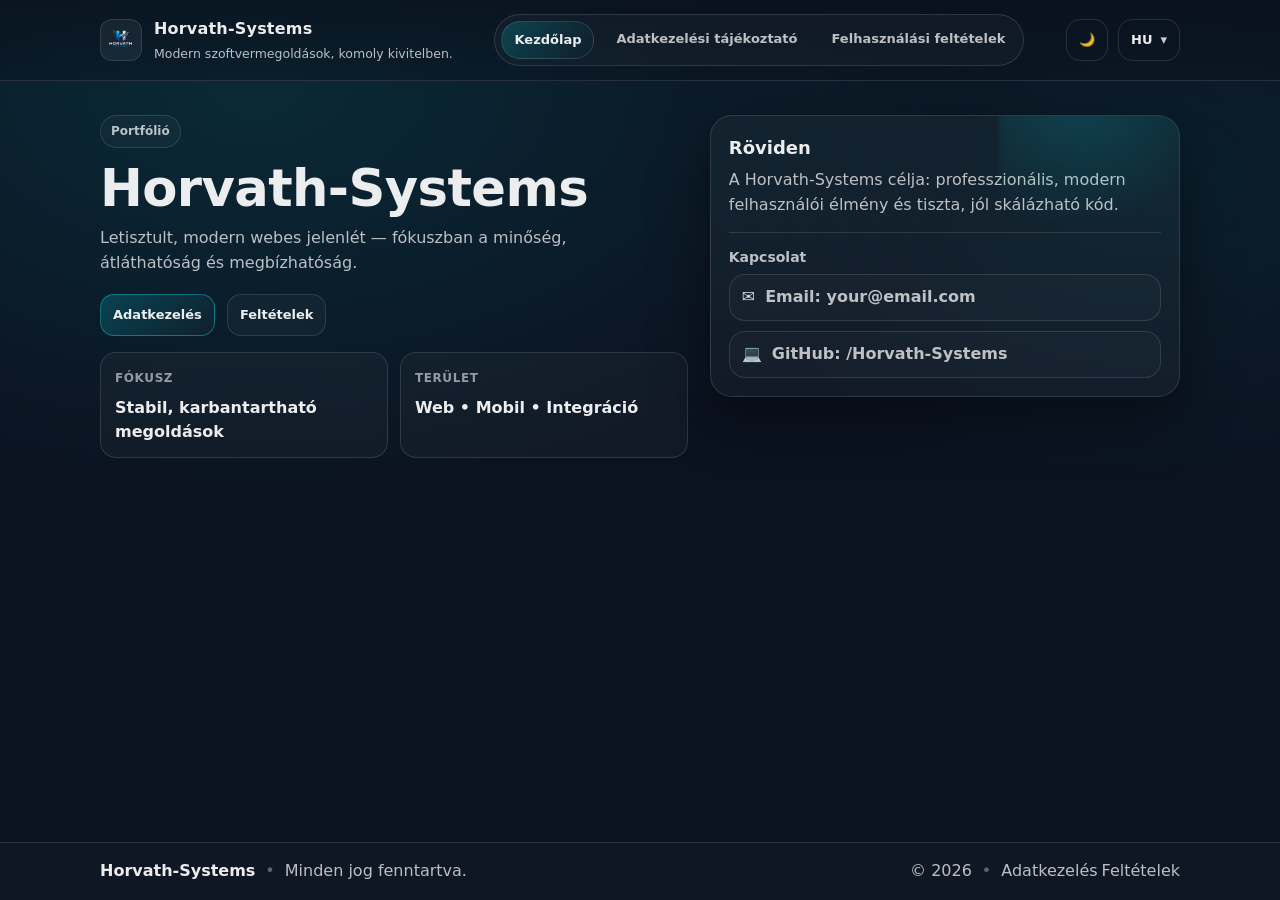
==== commit 18fe3344: "- rebuild" ====
--- a/index.html
+++ b/index.html
@@ -2,448 +2,215 @@
 <html lang="hu">
   <head>
     <meta charset="UTF-8" />
-    <meta name="viewport" content="width=device-width, initial-scale=1.0" />
-    <meta
-      name="description"
-      content="Horvath Systems — modern szoftverfejlesztés, automatizálás, web és app megoldások."
-    />
-    <meta name="theme-color" content="#04060a" />
-    <title>Horvath Systems</title>
-
+    <meta name="viewport" content="width=device-width, initial-scale=1" />
+    <title>Horvath-Systems</title>
+    <meta name="description" content="Horvath-Systems — modern, megbízható fejlesztői portfólió." />
     <link rel="icon" href="assets/icon.ico" />
-    <link rel="preconnect" href="https://fonts.googleapis.com" />
-    <link rel="preconnect" href="https://fonts.gstatic.com" crossorigin />
-
-    <link
-      href="https://fonts.googleapis.com/css2?family=Inter:wght@400;500;600;700;800&family=Orbitron:wght@500;700&display=swap"
-      rel="stylesheet"
-    />
-
-    <link rel="stylesheet" href="styles.css" />
+    <link rel="stylesheet" href="css/styles.css" />
   </head>
 
   <body>
-    <!-- Background FX -->
-    <div class="bg">
-      <div class="grid"></div>
-      <div class="glow glow-a"></div>
-      <div class="glow glow-b"></div>
-      <div class="noise"></div>
-    </div>
-
-    <!-- Top bar -->
-    <header class="header" id="top">
-      <div class="container header-inner">
-        <a class="brand" href="" aria-label="Horvath Systems Home">
-          <img class="brand-logo" src="assets/logo.png" alt="Horvath Systems logo" />
-          <div class="brand-text">
-            <span class="brand-name">HORVATH</span>
-            <span class="brand-sub">SYSTEMS</span>
+    <a class="skip-link" href="#content" data-i18n="skipToContent">Ugrás a tartalomra</a>
+
+    <header class="header">
+      <div class="container header__inner">
+        <a class="brand" href="#home" aria-label="Horvath-Systems">
+          <img class="brand__logo" src="assets/logo.png" alt="Horvath-Systems logo" />
+          <div class="brand__text">
+            <span class="brand__name">Horvath-Systems</span>
+            <span class="brand__tagline" data-i18n="tagline">Modern szoftvermegoldások, komoly kivitelben.</span>
           </div>
         </a>
 
-      <nav class="nav" aria-label="Main navigation">
-  <a href="#services" data-i18n="nav.services">Szolgáltatások</a>
-  <a href="#projects" data-i18n="nav.projects">Projektek</a>
-  <a href="#about" data-i18n="nav.about">Rólam</a>
-  <a href="#contact" data-i18n="nav.contact">Kapcsolat</a>
-</nav>
-
-    <div class="header-actions">
-  <div class="lang" aria-label="Language switch">
-    <button class="btn btn-ghost btn-sm" type="button" data-lang="hu">HU</button>
-    <button class="btn btn-ghost btn-sm" type="button" data-lang="en">EN</button>
-  </div>
-
-  <button class="btn btn-ghost" id="themeBtn" aria-label="Theme toggle">🌙</button>
-
-  <button class="btn btn-ghost burger" id="burger" aria-label="Menu" aria-expanded="false">
-    <span></span><span></span><span></span>
-  </button>
-
- <!-- <a class="btn btn-primary" href="#contact" data-i18n="cta.quote">Kérj ajánlatot</a> -->
-</div>
-<div class="mobile-nav" id="mobileNav" aria-hidden="true">
-  <div class="mobile-sheet" role="dialog" aria-modal="true" aria-label="Menu">
-    <div class="mobile-sheet-head">
-      <div class="mobile-sheet-title" data-i18n="menu.title">Menü</div>
-      <button class="btn btn-ghost btn-sm" id="closeMobileNav" type="button" aria-label="Close">✕</button>
-    </div>
-
-    <div class="mobile-links">
-      <a href="#services" data-i18n="nav.services">Szolgáltatások</a>
-      <a href="#projects" data-i18n="nav.projects">Projektek</a>
-      <a href="#about" data-i18n="nav.about">Rólam</a>
-      <a href="#contact" data-i18n="nav.contact">Kapcsolat</a>
-    </div>
-
-    <div class="mobile-divider"></div>
-
-    <div class="mobile-links">
-      <a href="privacy_policies.html" data-i18n="nav.privacy">Adatkezelési tájékoztató</a>
-      <a href="terms.html" data-i18n="nav.terms">Feltételek</a>
-      <a href="support.html" data-i18n="nav.support">Támogatás</a>
-    </div>
-
-    <div class="mobile-controls">
-      <div class="lang" aria-label="Language switch">
-        <button class="btn btn-ghost btn-sm" type="button" data-lang="hu">HU</button>
-        <button class="btn btn-ghost btn-sm" type="button" data-lang="en">EN</button>
+        <nav class="nav" aria-label="Primary">
+          <a class="nav__link" href="#home" data-route="home" data-i18n="navHome">Kezdőlap</a>
+          <a class="nav__link" href="#privacy" data-route="privacy" data-i18n="navPrivacy">Adatkezelési tájékoztató</a>
+          <a class="nav__link" href="#terms" data-route="terms" data-i18n="navTerms">Felhasználási feltételek</a>
+        </nav>
+
+        <div class="header__actions">
+          <button class="btn btn--ghost" id="themeBtn" type="button" aria-label="Theme toggle">🌙</button>
+
+          <div class="lang">
+            <button
+              class="btn btn--ghost lang__btn"
+              id="langBtn"
+              type="button"
+              aria-haspopup="menu"
+              aria-expanded="false"
+            >
+              <span id="langLabel">HU</span>
+              <span class="lang__caret">▾</span>
+            </button>
+            <div class="lang__menu" id="langMenu" role="menu" aria-label="Language">
+              <button class="lang__item" role="menuitem" type="button" data-lang="hu">Magyar (HU)</button>
+              <button class="lang__item" role="menuitem" type="button" data-lang="en">English (EN)</button>
+            </div>
+          </div>
+        </div>
       </div>
-
-      <button class="btn btn-ghost" id="themeBtnMobile" type="button" aria-label="Theme toggle">🌙</button>
-    </div>
-
-  <!-- <a class="btn btn-primary mobile-cta" href="#contact" data-i18n="cta.quote">Kérj ajánlatot</a> -->
-  </div>
-</div>
-</header>
-
-    <!-- Hero -->
-    <main>
-      <section class="hero">
-        <div class="container hero-inner">
-          <div class="hero-left">
-            <div class="pill">
-              <span class="dot"></span>
-              <span data-i18n="hero.pill">Modern web • app • automatizálás</span>
-            </div>
-
-            <h1>
-              <span class="h1-top" data-i18n="hero.h1a">Buildeljünk</span>
-              <span class="h1-glow" data-i18n="hero.h1b">menő</span>
-              <span class="h1-top" data-i18n="hero.h1c">rendszereket.</span>
-            </h1>
-
-            <p class="lead" data-i18n="hero.lead">
-              Horvath Systems — gyors, tiszta és skálázható megoldások. Weboldalak, admin felületek, mobil appok,
-              integrációk, automatizálás.
-            </p>
-
-            <div class="cta">
-              <a class="btn btn-primary" href="#projects" data-i18n="cta.work">Nézd a munkáim</a>
-              <a class="btn btn-ghost" href="#services" data-i18n="cta.what">Mit csinálok?</a>
-            </div>
-
-            <div class="stats">
-              <div class="stat">
-                <span class="stat-num" data-count="24">0</span>
-                <span class="stat-label">hónap+ projekt tapasztalat</span>
+    </header>
+
+    <main id="content" class="main">
+      <div class="container">
+        <!-- HERO / HOME -->
+        <section class="page" id="page-home" data-page="home">
+          <div class="hero">
+            <div class="hero__left">
+              <div class="pill" data-i18n="pill">Portfólió</div>
+              <h1 class="hero__title" data-i18n="homeTitle">Horvath-Systems</h1>
+              <p class="hero__subtitle" data-i18n="homeSubtitle">
+                Letisztult, modern webes jelenlét — fókuszban a minőség, átláthatóság és megbízhatóság.
+              </p>
+
+              <div class="hero__cta">
+                <a class="btn btn--primary" href="#privacy" data-i18n="ctaPrivacy">Privacy Policy</a>
+                <a class="btn btn--secondary" href="#terms" data-i18n="ctaTerms">Felhasználási feltételek</a>
               </div>
-              <div class="stat">
-                <span class="stat-num" data-count="12">0</span>
-                <span class="stat-label">aktív tech stack elem</span>
-              </div>
-              <div class="stat">
-                <span class="stat-num" data-count="99">0</span>
-                <span class="stat-label">% “clean” vibe</span>
-              </div>
-            </div>
-          </div>
-
-          <div class="hero-right">
-            <div class="hero-card">
-              <div class="hero-card-top">
-                <span class="chip">Status</span>
-                <span class="chip chip-good">Available</span>
-              </div>
-
-              <div class="logo-wrap">
-                <img src="assets/logo.png" alt="Horvath Systems" />
-              </div>
-
-              <div class="hero-card-bottom">
-                <div class="mini">
-                  <span class="mini-k">Specialty</span>
-                  <span class="mini-v">Systems • UI • Automation</span>
+
+              <div class="meta">
+                <div class="meta__item">
+                  <span class="meta__label" data-i18n="metaFocusLabel">Fókusz</span>
+                  <span class="meta__value" data-i18n="metaFocusValue">Stabil, karbantartható megoldások</span>
                 </div>
-                <div class="mini">
-                  <span class="mini-k">Delivery</span>
-                  <span class="mini-v">Fast &amp; clean</span>
+                <div class="meta__item">
+                  <span class="meta__label" data-i18n="metaStackLabel">Stack</span>
+                  <span class="meta__value" data-i18n="metaStackValue">Web • Mobil • Integráció</span>
                 </div>
               </div>
             </div>
 
-            <div class="floating">
-              <div class="float-item">⚡ Performance</div>
-              <div class="float-item">🛡️ Security</div>
-              <div class="float-item">🔌 Integrations</div>
-              <div class="float-item">📱 Mobile</div>
-            </div>
-          </div>
+            <div class="hero__right">
+              <div class="card card--glow">
+                <h2 class="card__title" data-i18n="aboutTitle">Röviden</h2>
+                <p class="card__text" data-i18n="aboutText">
+                  A Horvath-Systems célja: professzionális, modern felhasználói élmény és tiszta, jól skálázható kód.
+                </p>
+
+                <div class="divider"></div>
+
+                <h3 class="card__subtitle" data-i18n="contactTitle">Kapcsolat</h3>
+
+                <div class="contact">
+                  <a class="contact__item" href="mailto:Horvath-Systems@proton.me" aria-label="Email">
+                    <span class="contact__icon">✉️</span>
+                    <span class="contact__text" data-i18n="contactEmail">Email: Horvath-Systems@proton.me</span>
+                  </a>
+                  <a
+                    class="contact__item"
+                    href="https://github.com/Horvath-Systems"
+                    aria-label="GitHub"
+                    target="_blank"
+                  >
+                    <span class="contact__icon">💻</span>
+                    <span class="contact__text" data-i18n="contactGithub">GitHub: /Horvath-Systems</span>
+                  </a>
+                </div>
+              </div>
+            </div>
+          </div>
+        </section>
+
+        <!-- PRIVACY -->
+        <section class="page" id="page-privacy" data-page="privacy" hidden>
+          <div class="pagehead">
+            <div class="pill" data-i18n="privacyBadge">Legal • Adatvédelem</div>
+            <h1 class="pagehead__title" data-i18n="privacyTitle">Adatkezelési tájékoztató</h1>
+
+            <div class="hero__cta">
+              <span class="btn btn--ghost" data-i18n="privacyTag1">Effective: Anytime</span>
+              <span class="btn btn--ghost" data-i18n="privacyTag2">No data collection</span>
+            </div>
+          </div>
+
+          <article class="legal">
+            <p class="legal__lead"><strong data-i18n="privacyLead">Privacy Policy – Book Manager</strong></p>
+
+            <p data-i18n="privacyText1">Ez az alkalmazás nem gyűjt, nem tárol, és nem oszt meg személyes adatot.</p>
+
+            <p data-i18n="privacyText2">
+              A felhasználó által megadott adatok (pl. könyvcím, szerző, ISBN) kizárólag a felhasználó eszközén, helyben
+              kerülnek tárolásra.
+            </p>
+
+            <p data-i18n="privacyText3">
+              Az alkalmazás nem használ analitikát, trackinget, hirdetést, vagy harmadik féltől származó adatgyűjtő
+              szolgáltatásokat.
+            </p>
+
+            <p data-i18n="privacyText4">Felhasználói fiók vagy regisztráció nem szükséges.</p>
+
+            <p>
+              <strong data-i18n="privacyContactTitle">Kapcsolat:</strong><br />
+              <span data-i18n="privacyContactText">Kérdés esetén írj ide:</span>
+              <a href="mailto:Horvath-Systems@proton.me" data-i18n="privacyContactEmail">Horvath-Systems@proton.me</a>
+            </p>
+          </article>
+        </section>
+
+        <!-- TERMS -->
+        <section class="page" id="page-terms" data-page="terms" hidden>
+          <div class="pagehead">
+            <div class="pill" data-i18n="termsBadge">Legal • Feltételek</div>
+            <h1 class="pagehead__title" data-i18n="termsTitle">Felhasználási feltételek</h1>
+
+            <div class="hero__cta">
+              <span class="btn btn--ghost" data-i18n="termsTag1">Effective: Anytime</span>
+              <span class="btn btn--ghost" data-i18n="termsTag2">Local use only</span>
+            </div>
+          </div>
+
+          <article class="legal">
+            <p class="legal__lead">
+              <strong data-i18n="termsLead">Terms of Use – Book Manager</strong>
+            </p>
+
+            <p data-i18n="termsText1">A Book Manager alkalmazás kizárólag személyes használatra készült.</p>
+
+            <p data-i18n="termsText2">
+              Az alkalmazásban tárolt adatok kezelése teljes mértékben a felhasználó felelőssége.
+            </p>
+
+            <p data-i18n="termsText3">
+              Az alkalmazás fejlesztője nem vállal felelősséget adatvesztésért, hibás működésből eredő károkért, vagy a
+              felhasználó által helytelenül megadott adatok következményeiért.
+            </p>
+
+            <p data-i18n="termsText4">
+              Az alkalmazás módosítása, visszafejtése, vagy jogosulatlan terjesztése nem megengedett.
+            </p>
+
+            <p data-i18n="termsText5">
+              Az alkalmazás előzetes értesítés nélkül frissíthető, módosítható, vagy megszüntethető.
+            </p>
+
+            <p>
+              <strong data-i18n="termsContactTitle">Kapcsolat:</strong><br />
+              <span data-i18n="termsContactText">Kérdés esetén írj ide:</span>
+              <a href="mailto:Horvath-Systems@proton.me" data-i18n="termsContactEmail">Horvath-Systems@proton.me</a>
+            </p>
+          </article>
+        </section>
+      </div>
+    </main>
+
+    <footer class="footer">
+      <div class="container footer__inner">
+        <div class="footer__left">
+          <span class="footer__brand">Horvath-Systems</span>
+          <span class="footer__sep">•</span>
+          <span data-i18n="footerText">Minden jog fenntartva.</span>
         </div>
-      </section>
-
-      <!-- Services -->
-      <section class="section" id="services">
-        <div class="container">
-          <div class="section-head">
-            <h2 data-i18n="services.title">Szolgáltatások</h2>
-            <p>Olyan megoldásokat építek, amik gyorsak, stabilak, és jól néznek ki.</p>
-          </div>
-
-          <div class="cards">
-            <article class="card">
-              <div class="card-icon">🌐</div>
-              <h3>Web fejlesztés</h3>
-              <p>Landing, portfólió, céges site, admin dashboard — modern UI, gyors betöltés, SEO alapok.</p>
-              <ul class="tags">
-                <li>HTML/CSS/JS</li>
-                <li>React</li>
-                <li>API</li>
-              </ul>
-            </article>
-
-            <article class="card">
-              <div class="card-icon">📱</div>
-              <h3>Mobil app</h3>
-              <p>Flutter alapú appok, export/import, offline tárolás, QR/scan, beállítások, multi-nyelv.</p>
-              <ul class="tags">
-                <li>Flutter</li>
-                <li>Android</li>
-                <li>iOS</li>
-              </ul>
-            </article>
-
-            <article class="card">
-              <div class="card-icon">⚙️</div>
-              <h3>Automatizálás</h3>
-              <p>Scriptek, folyamatok, integrációk, értesítések — hogy kevesebb legyen a kézi meló.</p>
-              <ul class="tags">
-                <li>Python</li>
-                <li>Windows</li>
-                <li>Webhooks</li>
-              </ul>
-            </article>
-
-            <article class="card">
-              <div class="card-icon">🔐</div>
-              <h3>Stabilitás &amp; hardening</h3>
-              <p>Alap biztonsági beállítások, hibakeresés, teljesítmény tuning, deploy és karbantartás.</p>
-              <ul class="tags">
-                <li>Deploy</li>
-                <li>Logs</li>
-                <li>Monitoring</li>
-              </ul>
-            </article>
-          </div>
-        </div>
-      </section>
-
-      <!-- Projects -->
-      <section class="section" id="projects">
-        <div class="container">
-          <div class="section-head">
-            <h2 data-i18n="projects.title">Projektek</h2>
-          </div>
-
-          <div class="projects">
-            <article class="project">
-              <div class="project-top">
-                <span class="badge">Featured</span>
-                <span class="muted">2026</span>
-              </div>
-              <h3>Könyvkezelő (Flutter)</h3>
-              <p>Import/Export, QR scan, local storage, HU/EN nyelv — letisztult UI és gyors workflow.</p>
-              <div class="project-actions">
-                <a class="btn btn-ghost btn-sm" href="#" aria-label="Demo link">Demo</a>
-                <a class="btn btn-primary btn-sm" href="#" aria-label="GitHub link">GitHub</a>
-              </div>
-            </article>
-
-            <article class="project">
-              <div class="project-top">
-                <span class="badge">Systems</span>
-                <span class="muted">2026</span>
-              </div>
-              <h3>Automation Toolkit</h3>
-              <p>Windows toolok: tray ikon, config reload, log viewer, értesítések — “set and forget”.</p>
-              <div class="project-actions">
-                <a class="btn btn-ghost btn-sm" href="#">Részletek</a>
-                <a class="btn btn-primary btn-sm" href="#">GitHub</a>
-              </div>
-            </article>
-
-            <article class="project">
-              <div class="project-top">
-                <span class="badge">Web</span>
-                <span class="muted">2026</span>
-              </div>
-              <h3>Modern landing + dashboard</h3>
-              <p>Sötét neon design, kártyák, statisztikák, animációk, reszponzív layout — “mai” feeling.</p>
-              <div class="project-actions">
-                <a class="btn btn-ghost btn-sm" href="#">Demo</a>
-                <a class="btn btn-primary btn-sm" href="#">GitHub</a>
-              </div>
-            </article>
-          </div>
-        </div>
-      </section>
-
-      <!-- About -->
-      <section class="section" id="about">
-        <div class="container about">
-          <div class="about-left">
-            <h2 data-i18n="about.title">Rólam</h2>
-            <p>
-              “Build clean. Ship fast.” — szeretem a jól átlátható, stabil megoldásokat. Fontos: UI minőség,
-              teljesítmény és a karbantarthatóság.
-            </p>
-
-            <div class="skills">
-              <span>Flutter</span>
-              <span>Dart</span>
-              <span>JavaScript</span>
-              <span>HTML/CSS</span>
-              <span>Python</span>
-              <span>REST API</span>
-              <span>Git/GitHub</span>
-              <span>Deploy</span>
-            </div>
-
-            <div class="about-actions">
-              <a class="btn btn-primary" href="#contact">Dolgozzunk együtt</a>
-            </div>
-          </div>
-
-          <div class="about-right">
-            <div class="glass">
-              <div class="glass-row">
-                <span class="k">Brand</span>
-                <span class="v">Horvath Systems</span>
-              </div>
-              <div class="glass-row">
-                <span class="k">Focus</span>
-                <span class="v">Systems • UI • Automation</span>
-              </div>
-              <div class="glass-row">
-                <span class="k">Style</span>
-                <span class="v">Modern • Dark • Neon</span>
-              </div>
-              <div class="glass-row">
-                <span class="k">Location</span>
-                <span class="v">HU / Remote</span>
-              </div>
-            </div>
-
-            <div class="signature">
-              <img src="assets/logo.png" alt="" />
-              <div>
-                <div class="sig-name">HORVATH SYSTEMS</div>
-                <div class="sig-sub">Portfolio / Landing</div>
-              </div>
-            </div>
-          </div>
-        </div>
-      </section>
-
-      <!-- Contact -->
-      <section class="section" id="contact">
-        <div class="container">
-          <div class="section-head">
-            <h2 data-i18n="contact.title">Kapcsolat</h2>
-          </div>
-
-          <div class="contact">
-            <div class="contact-card">
-              <h3>Gyors elérhetőség</h3>
-              <p class="muted">
-                Email: <a href="mailto:Horvath-Systems@proton.me">Horvath-Systems@proton.me</a><br />
-                GitHub: <a href="#" target="_blank" rel="noreferrer">github.com/horvath-systems</a>
-              </p>
-
-              <div class="contact-actions">
-                <a
-                  class="btn btn-primary"
-                  href="mailto:Horvath-Systems@proton.me?subject=Ajánlatkérés%20—%20Horvath%20Systems"
-                >
-                  Email küldése
-                </a>
-                <button class="btn btn-ghost" id="copyBtn" data-copy="Horvath-Systems@proton.me">Email másolása</button>
-              </div>
-
-              <div class="toast" id="toast" role="status" aria-live="polite"></div>
-            </div>
-
-            <div class="contact-card alt">
-              <h3>Mit írj bele?</h3>
-              <ul class="checklist">
-                <li>Mit szeretnél (web/app/automatizálás)?</li>
-                <li>Határidő és költségkeret (ha van).</li>
-                <li>Van-e design / minta / referencia?</li>
-                <li>Kapcsolat: email / Discord.</li>
-              </ul>
-              <div class="mini-note">24 órán belül általában válaszolok.</div>
-            </div>
-          </div>
-        </div>
-      </section>
-
-      <!-- Footer -->
-      <footer class="footer">
-        <div class="container footer-inner">
-          <div class="footer-left">
-            <img src="assets/logo.png" alt="" />
-            <div>
-              <div class="footer-title">HORVATH SYSTEMS</div>
-              <div class="footer-sub">Modern Systems &amp; Software</div>
-            </div>
-          </div>
-
-          <div class="footer-right">
-            <a href="#services" data-i18n="footer.services">Services</a>
-            <span class="sep">•</span>
-            <a href="#projects" data-i18n="footer.projects">Projects</a>
-            <span class="sep">•</span>
-            <a href="#contact" data-i18n="footer.contact">Contact</a>
-            <span class="sep">•</span>
-            <a href="privacy_policies.html" data-i18n="nav.privacy">Privacy Policy</a>
-          </div>
-        </div>
-        <div class="container footer-bottom">
-          <span>© <span id="year"></span> Horvath-Systems. All rights reserved.</span>
-        </div>
-      </footer>
-    </main>
-
-    <script src="script.js"></script>
-  
-    <!-- Mobile Drawer -->
-    <div class="mobile-overlay" id="mobileOverlay" aria-hidden="true">
-      <div class="mobile-drawer" role="dialog" aria-modal="true" aria-label="Menu">
-        <div class="mobile-drawer-head">
-          <div class="mobile-drawer-title" data-i18n="menu.title">Menü</div>
-          <button class="btn btn-ghost btn-sm" type="button" id="closeMobileNav" aria-label="Close">✕</button>
-        </div>
-
-        <div class="mobile-drawer-body">
-          <div class="mobile-section">
-            <div class="mobile-section-title" data-i18n="menu.site">Oldal</div>
-            <a class="mobile-link" href="#services" data-i18n="nav.services">Szolgáltatások</a>
-            <a class="mobile-link" href="#projects" data-i18n="nav.projects">Projektek</a>
-            <a class="mobile-link" href="#about" data-i18n="nav.about">Rólam</a>
-            <a class="mobile-link" href="#contact" data-i18n="nav.contact">Kapcsolat</a>
-          </div>
-
-          <div class="mobile-section">
-            <div class="mobile-section-title" data-i18n="menu.legal">Jogi</div>
-            <a class="mobile-link" href="privacy_policies.html" data-i18n="nav.privacy">Adatkezelési tájékoztató</a>
-            <a class="mobile-link" href="terms.html" data-i18n="nav.terms">Felhasználási feltételek</a>
-            <a class="mobile-link" href="support.html" data-i18n="nav.support">Támogatás</a>
-          </div>
-
-          <div class="mobile-controls">
-            <div class="lang" aria-label="Language switch">
-              <button class="btn btn-ghost btn-sm" type="button" data-lang="hu">HU</button>
-              <button class="btn btn-ghost btn-sm" type="button" data-lang="en">EN</button>
-            </div>
-            <button class="btn btn-ghost" id="themeBtnMobile" type="button" aria-label="Theme toggle">🌙</button>
-          </div>
-
-        <!-- <a class="btn btn-primary mobile-cta" href="#contact" data-i18n="cta.quote">Kérj ajánlatot</a>-->
+
+        <div class="footer__right">
+          <span>© <span id="year"></span></span>
+          <span class="footer__sep">•</span>
+          <a href="#privacy" class="footer__link" data-i18n="footerPrivacy">Privacy</a>
+          <a href="#terms" class="footer__link" data-i18n="footerTerms">Terms</a>
         </div>
       </div>
-    </div>
-
+    </footer>
+
+    <script src="js/app.js"></script>
   </body>
 </html>
--- a/css/styles.css
+++ b/css/styles.css
@@ -0,0 +1,635 @@
+:root {
+  --bg: #0b1220;
+  --panel: rgba(255, 255, 255, 0.06);
+  --panel-2: rgba(255, 255, 255, 0.08);
+  --text: rgba(255, 255, 255, 0.92);
+  --muted: rgba(255, 255, 255, 0.72);
+  --muted2: rgba(255, 255, 255, 0.55);
+  --stroke: rgba(255, 255, 255, 0.12);
+  --accent: #00f5ff;
+  --accent-2: rgba(0, 245, 255, 0.18);
+  --shadow: 0 18px 60px rgba(0, 0, 0, 0.45);
+  --radius: 16px;
+  --radius2: 22px;
+  --container: 1080px;
+}
+
+body.light {
+  --bg: #dde5ecfd;
+  --panel: rgba(0, 0, 0, 0.05);
+  --panel-2: rgba(0, 0, 0, 0.07);
+  --text: rgba(0, 0, 0, 0.88);
+  --muted: rgba(0, 0, 0, 0.68);
+  --muted2: rgba(0, 0, 0, 0.55);
+  --stroke: rgba(0, 0, 0, 0.12);
+  --accent: #007e86;
+  --accent-2: rgba(0, 126, 134, 0.16);
+  --shadow: 0 18px 60px rgba(0, 0, 0, 0.12);
+}
+
+* {
+  box-sizing: border-box;
+}
+
+html,
+body {
+  height: 100%;
+}
+
+html {
+  scroll-behavior: smooth;
+}
+
+body {
+  margin: 0;
+  min-height: 100vh;
+  display: flex;
+  flex-direction: column;
+  background:
+    radial-gradient(1200px 700px at 20% 10%, rgba(0, 245, 255, 0.10), transparent 60%),
+    radial-gradient(900px 600px at 90% 20%, rgba(0, 245, 255, 0.06), transparent 55%),
+    var(--bg);
+  color: var(--text);
+  font-family: ui-sans-serif, system-ui, -apple-system, Segoe UI, Roboto, Arial, "Apple Color Emoji", "Segoe UI Emoji";
+  line-height: 1.55;
+}
+
+a {
+  color: inherit;
+  text-decoration: none;
+}
+
+img {
+  max-width: 100%;
+  display: block;
+}
+
+button,
+input,
+textarea,
+select {
+  font: inherit;
+}
+
+.container {
+  width: min(var(--container), calc(100% - 40px));
+  margin: 0 auto;
+}
+
+.skip-link {
+  position: absolute;
+  left: -999px;
+  top: 10px;
+  padding: 10px 12px;
+  background: var(--panel);
+  border: 1px solid var(--stroke);
+  border-radius: 12px;
+}
+
+.skip-link:focus {
+  left: 14px;
+  z-index: 999;
+}
+
+.header {
+  position: sticky;
+  top: 0;
+  z-index: 50;
+  backdrop-filter: blur(12px);
+  background: linear-gradient(to bottom, rgba(10, 16, 28, 0.7), rgba(10, 16, 28, 0.35));
+  border-bottom: 1px solid var(--stroke);
+}
+
+body.light .header {
+  background: linear-gradient(to bottom, rgba(246, 248, 251, 0.75), rgba(246, 248, 251, 0.45));
+}
+
+.header__inner {
+  display: flex;
+  align-items: center;
+  justify-content: space-between;
+  gap: 16px;
+  padding: 14px 0;
+}
+
+.brand {
+  display: flex;
+  gap: 12px;
+  align-items: center;
+  min-width: 260px;
+}
+
+.brand__logo {
+  width: 42px;
+  height: 42px;
+  border-radius: 12px;
+  object-fit: cover;
+  border: 1px solid var(--stroke);
+  background: var(--panel);
+  flex-shrink: 0;
+}
+
+.brand__text {
+  display: grid;
+}
+
+.brand__name {
+  font-weight: 800;
+  letter-spacing: 0.2px;
+}
+
+.brand__tagline {
+  font-size: 12.5px;
+  color: var(--muted);
+  margin-top: 2px;
+}
+
+.nav {
+  display: flex;
+  gap: 10px;
+  padding: 6px;
+  border: 1px solid var(--stroke);
+  border-radius: 999px;
+  background: rgba(255, 255, 255, 0.03);
+}
+
+.nav__link {
+  padding: 8px 12px;
+  border-radius: 999px;
+  color: var(--muted);
+  font-weight: 650;
+  font-size: 13px;
+  transition: background 120ms ease, color 120ms ease, border-color 120ms ease;
+}
+
+.nav__link:hover {
+  background: var(--panel);
+  color: var(--text);
+}
+
+.nav__link.active {
+  background: linear-gradient(135deg, var(--accent-2), transparent);
+  border: 1px solid var(--stroke);
+  color: var(--text);
+}
+
+.header__actions {
+  display: flex;
+  align-items: center;
+  gap: 10px;
+}
+
+.btn {
+  border: 1px solid var(--stroke);
+  background: var(--panel);
+  color: var(--text);
+  padding: 10px 12px;
+  border-radius: 14px;
+  cursor: pointer;
+  font-weight: 700;
+  font-size: 13px;
+  transition: transform 120ms ease, background 120ms ease, border-color 120ms ease;
+}
+
+.btn:hover {
+  transform: translateY(-1px);
+  background: var(--panel-2);
+}
+
+.btn:active {
+  transform: translateY(0);
+}
+
+.btn--primary {
+  background: linear-gradient(135deg, var(--accent-2), rgba(255, 255, 255, 0.02));
+  border-color: rgba(0, 245, 255, 0.35);
+}
+
+.btn--secondary {
+  background: rgba(255, 255, 255, 0.03);
+}
+
+.btn--ghost {
+  background: transparent;
+}
+
+.lang {
+  position: relative;
+}
+
+.lang__btn {
+  display: inline-flex;
+  align-items: center;
+  gap: 8px;
+}
+
+.lang__caret {
+  opacity: 0.85;
+}
+
+.lang__menu {
+  position: absolute;
+  right: 0;
+  top: calc(100% + 8px);
+  width: 180px;
+  border: 1px solid var(--stroke);
+  background: rgba(15, 22, 36, 0.92);
+  backdrop-filter: blur(10px);
+  border-radius: 14px;
+  box-shadow: var(--shadow);
+  padding: 6px;
+  display: none;
+}
+
+body.light .lang__menu {
+  background: rgba(255, 255, 255, 0.9);
+}
+
+.lang__menu.open {
+  display: block;
+}
+
+.lang__item {
+  width: 100%;
+  text-align: left;
+  border: 0;
+  background: transparent;
+  color: var(--text);
+  padding: 10px 10px;
+  border-radius: 12px;
+  cursor: pointer;
+  font-weight: 650;
+}
+
+.lang__item:hover {
+  background: var(--panel);
+}
+
+.main {
+  flex: 1;
+  padding: 34px 0 56px;
+  display: flex;
+}
+
+.main > .container {
+  width: min(var(--container), calc(100% - 40px));
+  margin: 0 auto;
+  display: flex;
+  flex-direction: column;
+}
+
+.page {
+  width: 100%;
+}
+
+.hero {
+  display: grid;
+  grid-template-columns: 1.25fr 1fr;
+  gap: 22px;
+  align-items: start;
+}
+
+.pill {
+  display: inline-flex;
+  padding: 6px 10px;
+  border-radius: 999px;
+  border: 1px solid var(--stroke);
+  background: rgba(255, 255, 255, 0.03);
+  color: var(--muted);
+  font-size: 12px;
+  font-weight: 750;
+}
+
+.hero__title {
+  font-size: clamp(34px, 4vw, 52px);
+  line-height: 1.1;
+  margin: 12px 0 10px;
+  letter-spacing: -0.6px;
+}
+
+.hero__subtitle {
+  color: var(--muted);
+  font-size: 16px;
+  margin: 0 0 18px;
+  max-width: 52ch;
+}
+
+.hero__cta {
+  display: flex;
+  gap: 12px;
+  flex-wrap: wrap;
+  margin: 10px 0 16px;
+}
+
+.meta {
+  display: grid;
+  grid-template-columns: repeat(2, minmax(0, 1fr));
+  gap: 12px;
+  margin-top: 8px;
+}
+
+.meta__item {
+  border: 1px solid var(--stroke);
+  border-radius: var(--radius);
+  background: rgba(255, 255, 255, 0.03);
+  padding: 12px 14px;
+}
+
+.meta__label {
+  color: var(--muted2);
+  font-size: 12px;
+  font-weight: 800;
+  text-transform: uppercase;
+  letter-spacing: 0.6px;
+}
+
+.meta__value {
+  display: block;
+  margin-top: 6px;
+  font-weight: 750;
+  color: var(--text);
+}
+
+.card {
+  border: 1px solid var(--stroke);
+  border-radius: var(--radius2);
+  background: rgba(255, 255, 255, 0.03);
+  box-shadow: var(--shadow);
+  padding: 18px;
+}
+
+.card--glow {
+  position: relative;
+  overflow: hidden;
+}
+
+.card--glow::before {
+  content: "";
+  position: absolute;
+  inset: -120px -80px auto auto;
+  width: 260px;
+  height: 260px;
+  background: radial-gradient(circle at 30% 30%, rgba(0, 245, 255, 0.18), transparent 60%);
+  filter: blur(2px);
+  pointer-events: none;
+}
+
+.card__title {
+  margin: 0 0 6px;
+  font-size: 18px;
+}
+
+.card__subtitle {
+  margin: 0 0 6px;
+  font-size: 14px;
+  color: var(--muted);
+}
+
+.card__text {
+  margin: 0 0 12px;
+  color: var(--muted);
+}
+
+.card__muted {
+  margin: 0 0 14px;
+  color: var(--muted2);
+  font-size: 13px;
+}
+
+.divider {
+  height: 1px;
+  background: var(--stroke);
+  margin: 14px 0;
+}
+
+.contact {
+  display: grid;
+  gap: 10px;
+}
+
+.contact__item {
+  display: flex;
+  gap: 10px;
+  align-items: center;
+  padding: 10px 12px;
+  border: 1px solid var(--stroke);
+  border-radius: var(--radius);
+  background: rgba(255, 255, 255, 0.02);
+  transition: background 120ms ease, transform 120ms ease;
+}
+
+.contact__item:hover {
+  background: var(--panel);
+  transform: translateY(-1px);
+}
+
+.contact__icon {
+  opacity: 0.9;
+  flex-shrink: 0;
+}
+
+.contact__text {
+  color: var(--muted);
+  font-weight: 650;
+  word-break: break-word;
+}
+
+.note {
+  margin-top: 12px;
+  display: flex;
+  align-items: center;
+  gap: 10px;
+  color: var(--muted);
+  padding: 10px 12px;
+  border: 1px dashed var(--stroke);
+  border-radius: var(--radius);
+  background: rgba(255, 255, 255, 0.02);
+}
+
+.note__dot {
+  width: 10px;
+  height: 10px;
+  border-radius: 999px;
+  background: var(--accent);
+  box-shadow: 0 0 18px rgba(0, 245, 255, 0.5);
+  flex-shrink: 0;
+}
+
+.pagehead {
+  margin-bottom: 18px;
+}
+
+.pagehead__title {
+  margin: 0 0 6px;
+  font-size: 30px;
+  letter-spacing: -0.3px;
+}
+
+.pagehead__subtitle {
+  margin: 0;
+  color: var(--muted);
+  max-width: 70ch;
+}
+
+.legal {
+  border: 1px solid var(--stroke);
+  border-radius: var(--radius2);
+  background: rgba(255, 255, 255, 0.03);
+  padding: 18px;
+}
+
+.legal__lead {
+  margin-top: 0;
+  color: var(--muted);
+  font-size: 15px;
+}
+
+.legal h2 {
+  margin: 18px 0 8px;
+  font-size: 16px;
+}
+
+.legal p,
+.legal li {
+  color: var(--muted);
+}
+
+.legal ul {
+  margin: 8px 0 0 18px;
+}
+
+.legal__box {
+  margin-top: 18px;
+  padding: 12px;
+  border-radius: var(--radius);
+  border: 1px solid rgba(0, 245, 255, 0.22);
+  background: linear-gradient(135deg, rgba(0, 245, 255, 0.10), rgba(255, 255, 255, 0.02));
+  color: var(--muted);
+}
+
+.footer {
+  margin-top: auto;
+  border-top: 1px solid var(--stroke);
+  padding: 16px 0;
+  color: var(--muted);
+  background: rgba(255, 255, 255, 0.02);
+}
+
+.footer__inner {
+  display: flex;
+  justify-content: space-between;
+  gap: 12px;
+  align-items: center;
+  flex-wrap: wrap;
+}
+
+.footer__left,
+.footer__right {
+  display: flex;
+  align-items: center;
+  gap: 4px;
+  flex-wrap: wrap;
+}
+
+.footer__brand {
+  font-weight: 850;
+  color: var(--text);
+}
+
+.footer__sep {
+  opacity: 0.45;
+  margin: 0 6px;
+}
+
+.footer__link {
+  color: var(--muted);
+}
+
+.footer__link:hover {
+  color: var(--text);
+  text-decoration: underline;
+}
+
+[hidden] {
+  display: none !important;
+}
+
+@media (max-width: 960px) {
+  .hero {
+    grid-template-columns: 1fr;
+  }
+
+  .brand {
+    min-width: auto;
+  }
+
+  .nav {
+    display: none;
+  }
+}
+
+@media (max-width: 640px) {
+  .container {
+    width: min(var(--container), calc(100% - 24px));
+  }
+
+  .header__inner {
+    gap: 12px;
+    padding: 12px 0;
+    flex-wrap: wrap;
+  }
+
+  .header__actions {
+    margin-left: auto;
+  }
+
+  .main {
+    padding: 24px 0 40px;
+  }
+
+  .hero__title {
+    font-size: clamp(30px, 8vw, 42px);
+  }
+
+  .hero__subtitle {
+    font-size: 15px;
+  }
+
+  .meta {
+    grid-template-columns: 1fr;
+  }
+
+  .pagehead__title {
+    font-size: 26px;
+  }
+
+  .footer__inner {
+    align-items: flex-start;
+    flex-direction: column;
+  }
+}
+.pagehead .pill {
+  margin-bottom: 16px;
+}
+
+.pagehead .hero__subtitle {
+  margin-top: 0;
+  margin-bottom: 18px;
+  font-size: 18px;
+  font-weight: 700;
+  color: var(--accent);
+}
+
+.legal {
+  max-width: 100%;
+}
+
+.legal p {
+  font-size: 15px;
+  line-height: 1.8;
+}
+
+.legal__lead {
+  font-size: 18px;
+  color: var(--text);
+}
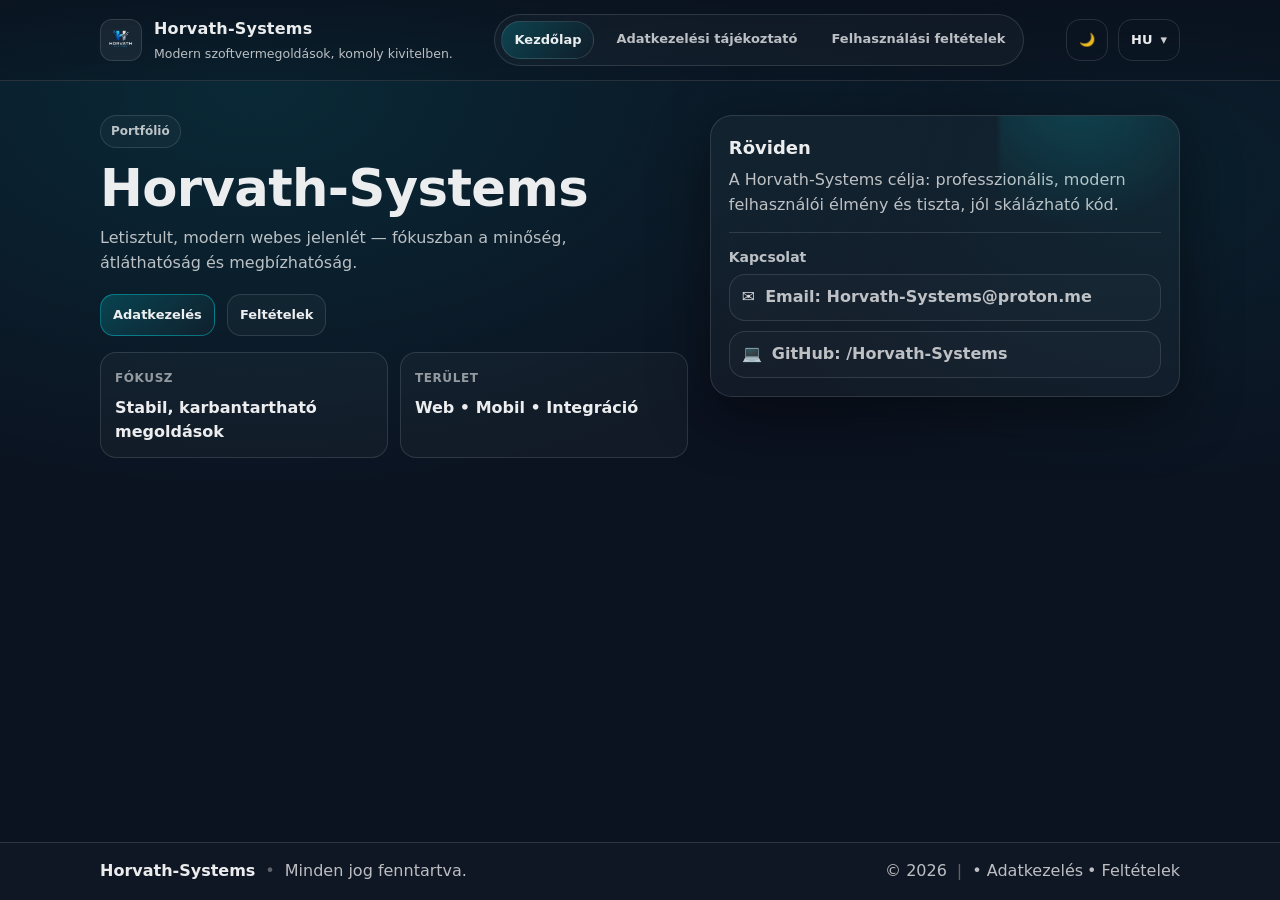
==== commit bf633b50: "- separators" ====
--- a/index.html
+++ b/index.html
@@ -204,9 +204,9 @@
 
         <div class="footer__right">
           <span>© <span id="year"></span></span>
-          <span class="footer__sep">•</span>
-          <a href="#privacy" class="footer__link" data-i18n="footerPrivacy">Privacy</a>
-          <a href="#terms" class="footer__link" data-i18n="footerTerms">Terms</a>
+          <span class="footer__sep">|</span>
+          <a href="#privacy" class="footer__link" data-i18n="footerPrivacy">• Privacy</a>
+          <a href="#terms" class="footer__link" data-i18n="footerTerms">• Terms</a>
         </div>
       </div>
     </footer>
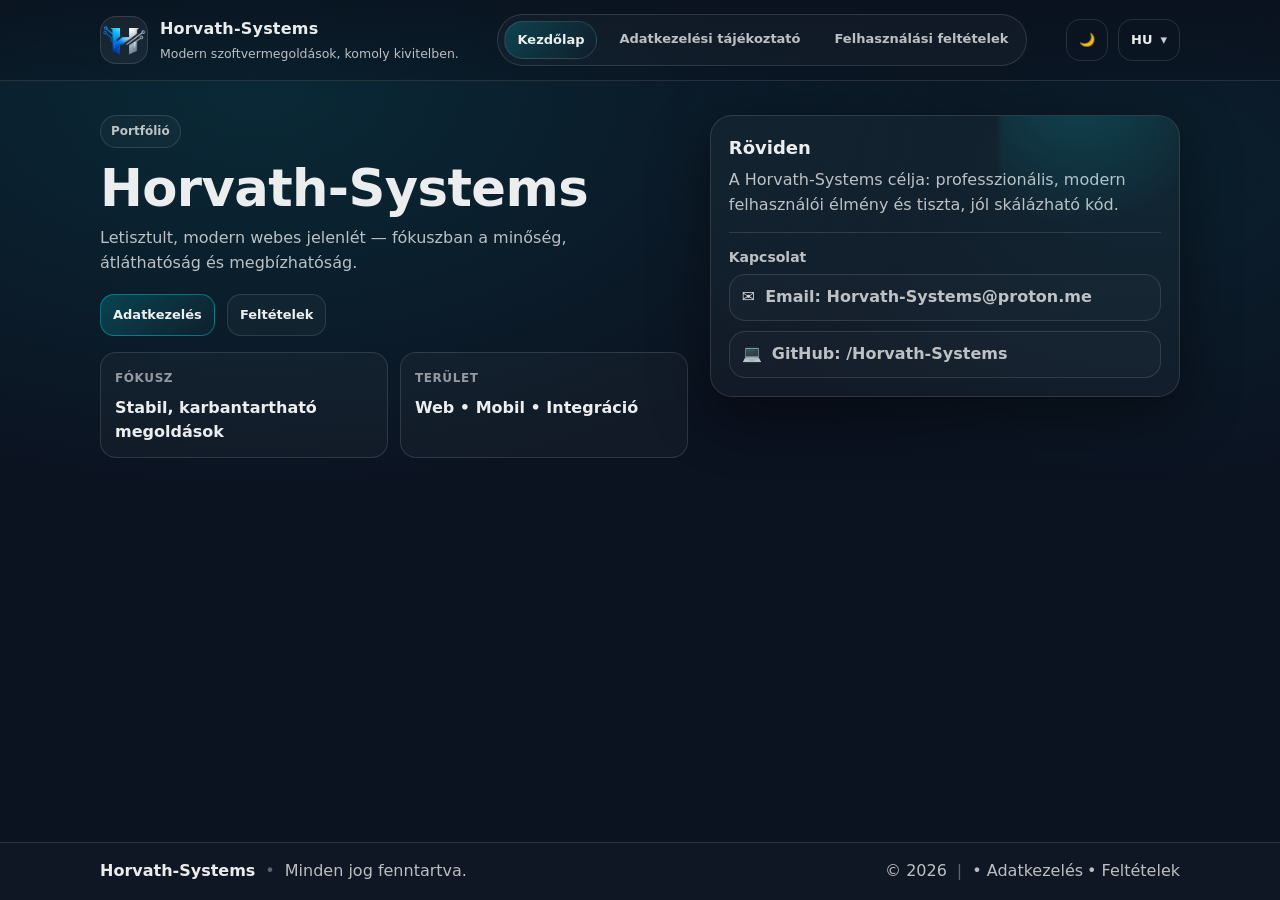
==== commit 70ad9eb7: "- init" ====
--- a/index.html
+++ b/index.html
@@ -14,8 +14,8 @@
 
     <header class="header">
       <div class="container header__inner">
-        <a class="brand" href="#home" aria-label="Horvath-Systems">
-          <img class="brand__logo" src="assets/logo.png" alt="Horvath-Systems logo" />
+        <a class="brand" href="" aria-label="Horvath-Systems">
+          <img class="brand__logo" src="assets/logo_only.png" alt="Horvath-Systems logo" />
           <div class="brand__text">
             <span class="brand__name">Horvath-Systems</span>
             <span class="brand__tagline" data-i18n="tagline">Modern szoftvermegoldások, komoly kivitelben.</span>
--- a/css/styles.css
+++ b/css/styles.css
@@ -120,9 +120,9 @@
 }
 
 .brand__logo {
-  width: 42px;
-  height: 42px;
-  border-radius: 12px;
+  width: 48px;
+  height: 48px;
+  border-radius: 16px;
   object-fit: cover;
   border: 1px solid var(--stroke);
   background: var(--panel);
